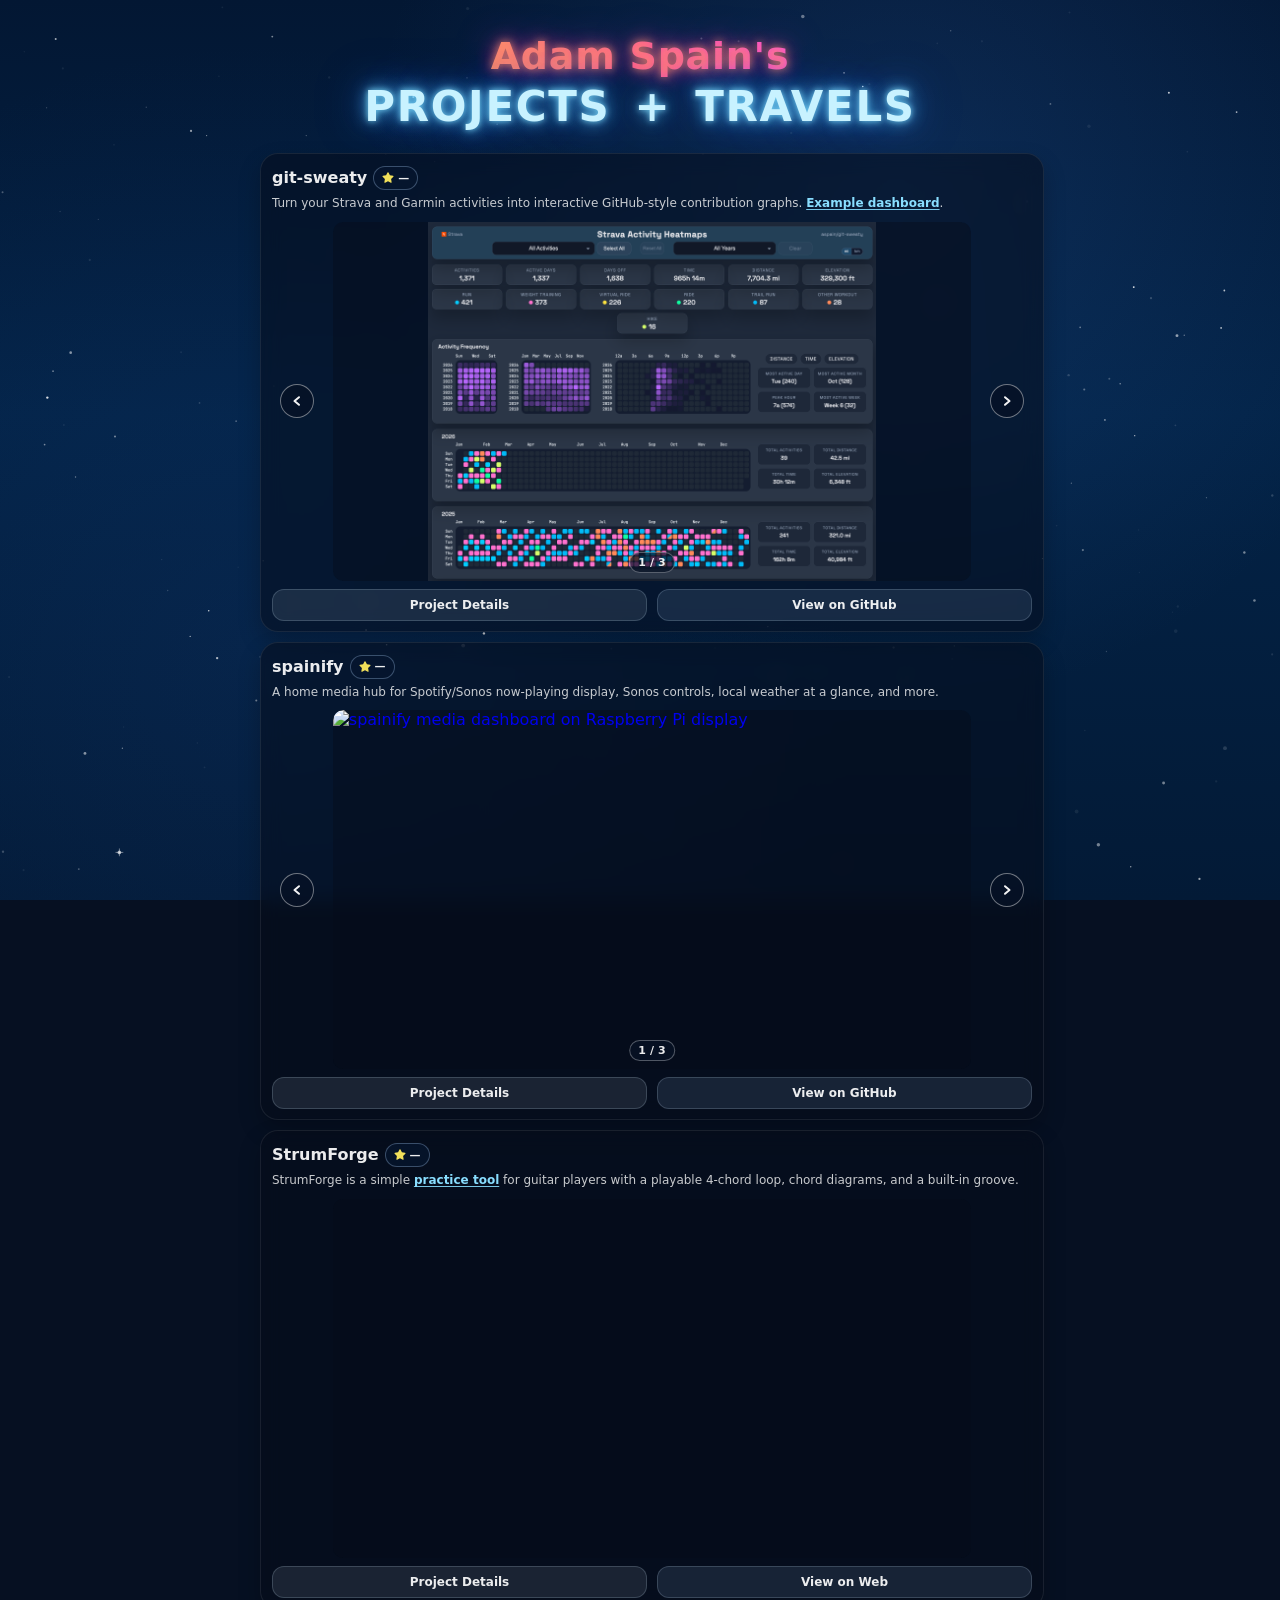
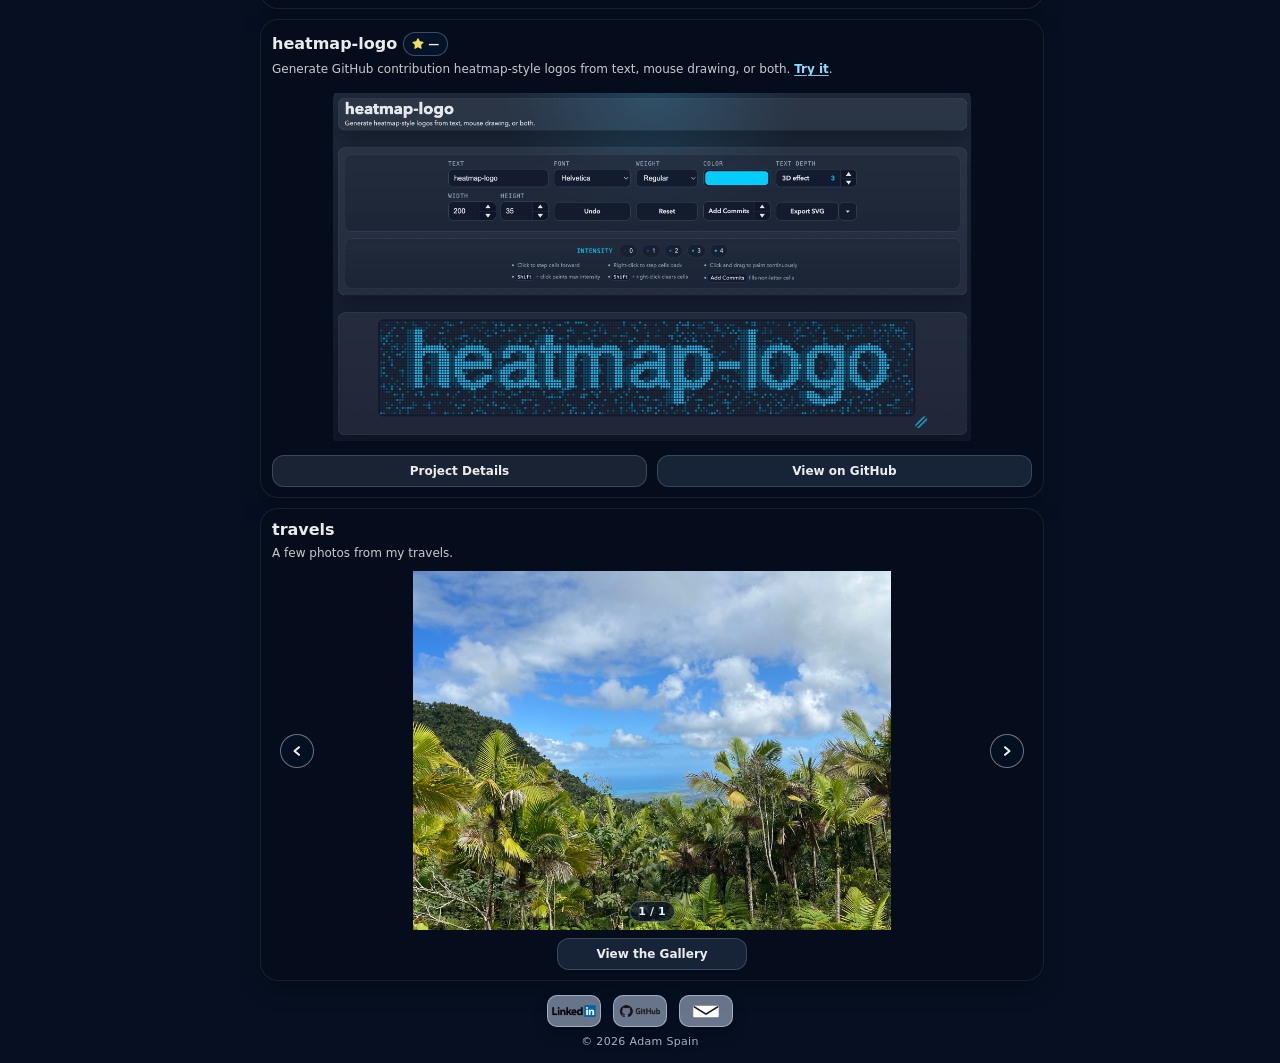
==== public/index.html @ afe02e4e "Update StrumForge card preview image" ====
<!doctype html>
<html lang="en">
<head>
  <meta charset="utf-8" />
  <meta name="viewport" content="width=device-width,initial-scale=1" />
  <title>Adam Spain | Projects and Travels</title>
  <meta name="description" content="Explore software projects and travel photo stories by Adam Spain, including git-sweaty, spainify, heatmap-logo, StrumForge, and a map-synced travels gallery." />
  <meta name="robots" content="index,follow,max-image-preview:large" />
  <meta name="theme-color" content="#031733" />
  <meta property="og:type" content="website" />
  <meta property="og:site_name" content="Adam Spain" />
  <meta property="og:url" content="https://adamspain.com/" />
  <meta property="og:title" content="Adam Spain | Projects and Travels" />
  <meta property="og:description" content="Explore software projects and map-synced travel photo stories by Adam Spain." />
  <meta property="og:image" content="https://adamspain.com/images/travels/puerto-rico-2023/palm-canopy-overlook.jpg" />
  <meta property="og:image:alt" content="Palm canopy and ocean view in Puerto Rico" />
  <meta name="twitter:card" content="summary_large_image" />
  <meta name="twitter:title" content="Adam Spain | Projects and Travels" />
  <meta name="twitter:description" content="Explore software projects and map-synced travel photo stories by Adam Spain." />
  <meta name="twitter:image" content="https://adamspain.com/images/travels/puerto-rico-2023/palm-canopy-overlook.jpg" />
  <link rel="canonical" href="https://adamspain.com/" />
  <link rel="icon" href="/favicon.ico" sizes="any" />
  <link rel="icon" type="image/png" sizes="48x48" href="/icons/favicon-48x48.png" />
  <link rel="icon" type="image/png" sizes="32x32" href="/icons/favicon-32x32.png" />
  <link rel="icon" type="image/png" sizes="16x16" href="/icons/favicon-16x16.png" />
  <link rel="apple-touch-icon" sizes="180x180" href="/icons/apple-touch-icon.png" />
  <link rel="manifest" href="/site.webmanifest" />
  <link rel="stylesheet" href="styles.css?v=20260312-14" />
  <script type="application/ld+json">
    {
      "@context": "https://schema.org",
      "@graph": [
        {
          "@type": "Person",
          "@id": "https://adamspain.com/#adam-spain",
          "name": "Adam Spain",
          "url": "https://adamspain.com/",
          "sameAs": [
            "https://github.com/aspain/",
            "https://www.linkedin.com/in/adamrspain/"
          ]
        },
        {
          "@type": "ItemList",
          "@id": "https://adamspain.com/#featured-work",
          "name": "Featured work by Adam Spain",
          "itemListElement": [
            {
              "@type": "ListItem",
              "position": 1,
              "url": "https://adamspain.com/projects/git-sweaty/",
              "name": "git-sweaty"
            },
            {
              "@type": "ListItem",
              "position": 2,
              "url": "https://adamspain.com/projects/spainify/",
              "name": "spainify"
            },
            {
              "@type": "ListItem",
              "position": 3,
              "url": "https://adamspain.com/projects/strumforge/",
              "name": "StrumForge"
            },
            {
              "@type": "ListItem",
              "position": 4,
              "url": "https://adamspain.com/projects/heatmap-logo/",
              "name": "heatmap-logo"
            },
            {
              "@type": "ListItem",
              "position": 5,
              "url": "https://adamspain.com/travels/",
              "name": "travels"
            }
          ]
        }
      ]
    }
  </script>
</head>
<body>
  <div class="bg" aria-hidden="true"></div>
  <canvas id="sky" aria-hidden="true"></canvas>

  <div id="moon" aria-hidden="true">
    <div class="moon-face">
      <span class="track-eye moon-eye moon-eye-left"><span class="track-pupil moon-pupil"></span></span>
      <span class="track-eye moon-eye moon-eye-right"><span class="track-pupil moon-pupil"></span></span>
    </div>
  </div>

  <main class="content" aria-label="Portfolio">
    <div class="header-stack">
      <h1 class="name-sign">Adam Spain&apos;s</h1>
      <h2 class="projects-sign">
        <a class="projects-sign-link" href="/projects/">Projects</a>
        <span class="projects-sign-divider" aria-hidden="true">+</span>
        <a class="projects-sign-link" href="/travels/">Travels</a>
      </h2>
    </div>
    <section class="cards" aria-label="Featured work">
      <article class="card">
        <h2 class="project-heading">
          <a class="title-link" href="/projects/git-sweaty/">git-sweaty</a>
          <a
            class="repo-stars"
            href="https://github.com/aspain/git-sweaty"
            target="_blank"
            rel="noopener noreferrer"
            data-repo="aspain/git-sweaty"
            aria-label="Open git-sweaty repository on GitHub"
          >
            <svg class="repo-star-icon" viewBox="0 0 16 16" aria-hidden="true" focusable="false">
              <path d="M8 .25a.75.75 0 0 1 .673.418l1.882 3.815 4.21.612a.75.75 0 0 1 .416 1.28l-3.046 2.97.719 4.192a.75.75 0 0 1-1.088.79L8 12.347l-3.766 1.98a.75.75 0 0 1-1.088-.79l.72-4.192L.819 6.375a.75.75 0 0 1 .416-1.28l4.21-.612L7.327.668A.75.75 0 0 1 8 .25Z"/>
            </svg>
            <span class="repo-star-count" data-star-count aria-label="Repository star count">—</span>
          </a>
        </h2>
        <p>
          Turn your Strava and Garmin activities into interactive GitHub-style contribution graphs.
          <a href="https://adamspain.com/git-sweaty/" target="_blank" rel="noopener noreferrer">Example dashboard</a>.
        </p>
        <div
          class="carousel"
          data-carousel
          data-images="images/git-sweaty-overview.png|images/git-sweaty-tooltip2.png|images/git-sweaty-metrics.png"
        >
          <button class="carousel-btn carousel-prev" type="button" aria-label="Previous image">‹</button>
          <a class="thumb-link carousel-link" href="images/git-sweaty-overview.png">
            <img
              class="card-thumb carousel-image"
              src="images/git-sweaty-overview.png"
              alt="git-sweaty dashboard overview with contribution heatmap"
              loading="lazy"
              decoding="async"
            />
          </a>
          <button class="carousel-btn carousel-next" type="button" aria-label="Next image">›</button>
          <span class="carousel-indicator" aria-live="polite">1 / 3</span>
        </div>
        <div class="card-actions">
          <a class="btn" href="/projects/git-sweaty/">Project Details</a>
          <a class="btn btn-secondary" href="https://github.com/aspain/git-sweaty" target="_blank" rel="noopener noreferrer">View on GitHub</a>
        </div>
      </article>

      <article class="card">
        <h2 class="project-heading">
          <a class="title-link" href="/projects/spainify/">spainify</a>
          <a
            class="repo-stars"
            href="https://github.com/aspain/spainify"
            target="_blank"
            rel="noopener noreferrer"
            data-repo="aspain/spainify"
            aria-label="Open spainify repository on GitHub"
          >
            <svg class="repo-star-icon" viewBox="0 0 16 16" aria-hidden="true" focusable="false">
              <path d="M8 .25a.75.75 0 0 1 .673.418l1.882 3.815 4.21.612a.75.75 0 0 1 .416 1.28l-3.046 2.97.719 4.192a.75.75 0 0 1-1.088.79L8 12.347l-3.766 1.98a.75.75 0 0 1-1.088-.79l.72-4.192L.819 6.375a.75.75 0 0 1 .416-1.28l4.21-.612L7.327.668A.75.75 0 0 1 8 .25Z"/>
            </svg>
            <span class="repo-star-count" data-star-count aria-label="Repository star count">—</span>
          </a>
        </h2>
        <p>A home media hub for Spotify/Sonos now-playing display, Sonos controls, local weather at a glance, and more.</p>
        <div
          class="carousel"
          data-carousel
          data-images="images/spainify-main-view.jpeg|images/spainify-now-playing.jpeg|images/spainify-weather-dashboard.jpeg"
          data-positions="center center|center top|center top"
        >
          <button class="carousel-btn carousel-prev" type="button" aria-label="Previous image">‹</button>
          <a class="thumb-link carousel-link" href="images/spainify-main-view.jpeg">
            <img
              class="card-thumb carousel-image"
              src="images/spainify-main-view.jpeg"
              alt="spainify media dashboard on Raspberry Pi display"
              loading="lazy"
              decoding="async"
            />
          </a>
          <button class="carousel-btn carousel-next" type="button" aria-label="Next image">›</button>
          <span class="carousel-indicator" aria-live="polite">1 / 3</span>
        </div>
        <div class="card-actions">
          <a class="btn" href="/projects/spainify/">Project Details</a>
          <a class="btn btn-secondary" href="https://github.com/aspain/spainify" target="_blank" rel="noopener noreferrer">View on GitHub</a>
        </div>
      </article>

      <article class="card">
        <h2 class="project-heading">
          <a class="title-link" href="/projects/strumforge/">StrumForge</a>
          <span
            class="repo-stars"
            data-repo="aspain/strumforge"
            aria-label="StrumForge repository star count"
          >
            <svg class="repo-star-icon" viewBox="0 0 16 16" aria-hidden="true" focusable="false">
              <path d="M8 .25a.75.75 0 0 1 .673.418l1.882 3.815 4.21.612a.75.75 0 0 1 .416 1.28l-3.046 2.97.719 4.192a.75.75 0 0 1-1.088.79L8 12.347l-3.766 1.98a.75.75 0 0 1-1.088-.79l.72-4.192L.819 6.375a.75.75 0 0 1 .416-1.28l4.21-.612L7.327.668A.75.75 0 0 1 8 .25Z"/>
            </svg>
            <span class="repo-star-count" data-star-count aria-label="Repository star count">—</span>
          </span>
        </h2>
        <p>StrumForge is a simple <a href="/strumforge/">practice tool</a> for guitar players with a playable 4-chord loop, chord diagrams, and a built-in groove.</p>
        <div class="carousel">
          <a class="thumb-link carousel-link" href="images/strumforge-ipad-main-landscape.png?v=20260320-1">
            <img
              class="card-thumb carousel-image"
              src="images/strumforge-ipad-main-landscape.png?v=20260320-1"
              alt="StrumForge iPad app showing a guitar chord progression with chord diagrams and practice controls"
              loading="lazy"
              decoding="async"
            />
          </a>
        </div>
        <div class="card-actions">
          <a class="btn" href="/projects/strumforge/">Project Details</a>
          <a class="btn btn-secondary" href="https://adamspain.com/strumforge/" target="_blank" rel="noopener noreferrer">View on Web</a>
        </div>
      </article>

      <article class="card">
        <h2 class="project-heading">
          <a class="title-link" href="/projects/heatmap-logo/">heatmap-logo</a>
          <a
            class="repo-stars"
            href="https://github.com/aspain/heatmap-logo"
            target="_blank"
            rel="noopener noreferrer"
            data-repo="aspain/heatmap-logo"
            aria-label="Open heatmap-logo repository on GitHub"
          >
            <svg class="repo-star-icon" viewBox="0 0 16 16" aria-hidden="true" focusable="false">
              <path d="M8 .25a.75.75 0 0 1 .673.418l1.882 3.815 4.21.612a.75.75 0 0 1 .416 1.28l-3.046 2.97.719 4.192a.75.75 0 0 1-1.088.79L8 12.347l-3.766 1.98a.75.75 0 0 1-1.088-.79l.72-4.192L.819 6.375a.75.75 0 0 1 .416-1.28l4.21-.612L7.327.668A.75.75 0 0 1 8 .25Z"/>
            </svg>
            <span class="repo-star-count" data-star-count aria-label="Repository star count">—</span>
          </a>
        </h2>
        <p>
          Generate GitHub contribution heatmap-style logos from text, mouse drawing, or both.
          <a href="https://adamspain.com/heatmap-logo/" target="_blank" rel="noopener noreferrer">Try it</a>.
        </p>
        <div class="carousel">
          <a class="thumb-link carousel-link" href="images/heatmap-logo-preview.png">
            <img
              class="card-thumb carousel-image"
              src="images/heatmap-logo-preview.png"
              alt="heatmap-logo editor with text controls and heatmap logo preview"
              loading="lazy"
              decoding="async"
            />
          </a>
        </div>
        <div class="card-actions">
          <a class="btn" href="/projects/heatmap-logo/">Project Details</a>
          <a class="btn btn-secondary" href="https://github.com/aspain/heatmap-logo" target="_blank" rel="noopener noreferrer">View on GitHub</a>
        </div>
      </article>

      <article class="card">
        <h2 class="project-heading">
          <a class="title-link" href="/travels/">travels</a>
        </h2>
        <p>
          A few photos from my travels.
        </p>
        <div
          class="carousel"
          data-carousel
          data-carousel-source="travels"
        >
          <button class="carousel-btn carousel-prev" type="button" aria-label="Previous travel photo">‹</button>
          <a class="thumb-link carousel-link" href="images/travels/puerto-rico-2023/palm-canopy-overlook.jpg" aria-label="Open travel photo lightbox">
            <img
              class="card-thumb carousel-image"
              src="images/travels/puerto-rico-2023/palm-canopy-overlook.jpg"
              alt="Palm canopy and ocean view in Puerto Rico"
              loading="lazy"
              decoding="async"
            />
          </a>
          <button class="carousel-btn carousel-next" type="button" aria-label="Next travel photo">›</button>
          <span class="carousel-indicator" aria-live="polite">1 / 1</span>
        </div>
        <div class="card-actions card-actions-centered">
          <a class="btn btn-secondary" href="/travels/#trip-stage">View the Gallery</a>
        </div>
      </article>
    </section>
  </main>

  <footer class="site-footer-rail" aria-label="Site links and copyright">
    <div class="corner-links" aria-label="Profile and contact links">
      <a
        class="corner-link corner-linkedin"
        href="https://www.linkedin.com/in/adamrspain/"
        target="_blank"
        rel="noreferrer"
        aria-label="Open LinkedIn profile"
      >
        <img src="images/linkedin-logo.png" alt="LinkedIn" />
      </a>
      <a
        class="corner-link corner-github"
        href="https://github.com/aspain/"
        target="_blank"
        rel="noreferrer"
        aria-label="Open GitHub profile"
      >
        <img src="images/github-logo.png" alt="GitHub" />
      </a>
      <a
        class="corner-link corner-email"
        href="mailto:adam.r.spain@gmail.com"
        aria-label="Send email to adam.r.spain@gmail.com"
      >
        <img src="images/email-icon.svg" alt="Email" />
      </a>
    </div>
    <div class="site-copyright" aria-label="Copyright notice">
      &copy; <span id="copyright-year"></span> Adam Spain
    </div>
  </footer>

  <div class="lightbox" id="lightbox" role="dialog" aria-modal="true" aria-label="Image preview" aria-hidden="true" tabindex="-1">
    <button class="lightbox-close" type="button" aria-label="Close image preview">Close</button>
    <button class="lightbox-nav lightbox-prev" type="button" aria-label="Previous lightbox image">‹</button>
    <img class="lightbox-image" src="" alt="" />
    <button class="lightbox-nav lightbox-next" type="button" aria-label="Next lightbox image">›</button>
    <span class="lightbox-indicator" aria-live="polite"></span>
  </div>

  <script src="lightbox.js?v=20260306-1"></script>
  <script src="script.js?v=20260306-8"></script>
</body>
</html>
---- public/styles.css ----
html, body { height: 100%; }
:root{
  --moon-top: clamp(16px, 3vw, 44px);
  --moon-size: clamp(96px, 11vw, 160px);
  --name-sign-size: clamp(24px, 3.3vw, 38px);
  --projects-sign-size: clamp(26px, 3.8vw, 42px);
  --desktop-content-max: clamp(980px, 92vw, 1380px);
  --header-stack-height: calc(var(--name-sign-size) + var(--projects-sign-size) + 16px);
  --header-cards-gap: clamp(6px, 0.7vw, 10px);
  --stack-side-pad: clamp(22px, 4.5vw, 56px);
  --footer-link-gap: clamp(8px, 1vw, 12px);
}

body {
  margin: 0;
  min-height: 100svh;
  display: flex;
  flex-direction: column;
  overflow-x: hidden;
  overflow-y: auto;
  background: #061022;
  color: rgba(255,255,255,0.92);
  font-family: system-ui, -apple-system, Segoe UI, Roboto, Helvetica, Arial, sans-serif;
}

body.lightbox-open{
  overflow: hidden;
}

/* Background art */
.bg{
  position: fixed;
  inset: 0;
  z-index: 0;
  background:
    radial-gradient(circle at 70% 20%, rgba(44, 100, 180, 0.22) 0%, rgba(44, 100, 180, 0) 46%),
    radial-gradient(circle at 20% 72%, rgba(24, 64, 130, 0.18) 0%, rgba(24, 64, 130, 0) 50%),
    linear-gradient(180deg, #031733 0%, #032347 46%, #031a36 100%);
  border-radius: 0;
}

/* Star layers */
#sky{
  position: fixed;
  inset: 0;
  width: 100%;
  height: 100%;
  z-index: 1;
  pointer-events: none;
}

/* Moon (kept as DOM so it stays crisp and eyes track reliably) */
#moon{
  position: fixed;
  left: clamp(18px, 3.2vw, 52px);
  top: var(--moon-top);
  width: var(--moon-size);
  height: var(--moon-size);
  border-radius: 50%;
  pointer-events: none;
  z-index: 3;

  filter: drop-shadow(0 10px 24px rgba(0,0,0,0.35));
  box-shadow:
    0 0 26px rgba(177,205,255,0.20),
    0 0 64px rgba(128,174,245,0.12);

  animation: moonPulse 9s ease-in-out infinite;

  background:
    radial-gradient(circle at 28% 26%, rgba(255,255,255,0.94) 0%, rgba(236,244,255,0.90) 36%, rgba(198,212,238,0.84) 62%, rgba(198,212,238,0.12) 80%, rgba(198,212,238,0) 100%),
    radial-gradient(circle at 70% 70%, rgba(112,156,220,0.18) 0%, rgba(112,156,220,0) 60%),
    radial-gradient(circle at 40% 55%, rgba(20,35,60,0.12) 0%, rgba(20,35,60,0) 55%);
}

#moon::before{
  content: "";
  position: absolute;
  inset: 10%;
  border-radius: 50%;
  opacity: 0.22;
  background:
    radial-gradient(circle at 22% 30%, rgba(120,140,170,0.55) 0 18%, rgba(120,140,170,0) 20%),
    radial-gradient(circle at 62% 28%, rgba(120,140,170,0.48) 0 14%, rgba(120,140,170,0) 16%),
    radial-gradient(circle at 46% 62%, rgba(120,140,170,0.45) 0 16%, rgba(120,140,170,0) 18%),
    radial-gradient(circle at 72% 58%, rgba(120,140,170,0.40) 0 12%, rgba(120,140,170,0) 14%),
    radial-gradient(circle at 30% 74%, rgba(120,140,170,0.38) 0 10%, rgba(120,140,170,0) 12%);
  filter: blur(0.2px);
}

.moon-face{ position: absolute; inset: 0; z-index: 1; }

.track-eye.moon-eye{
  position: absolute;
  top: 50%;
  width: 22%;
  height: 22%;
  border-radius: 50%;
  transform: translateY(-50%);
  background: radial-gradient(circle at 38% 38%, rgba(12,22,40,0.66), rgba(10,18,34,0.92));
  box-shadow: inset 0 0 6px rgba(212,229,255,0.12), 0 0 10px rgba(0,0,0,0.25);
}
.moon-eye-left{ left: 30%; }
.moon-eye-right{ right: 30%; }

.moon-pupil{
  position: absolute;
  top: 50%;
  left: 50%;
  width: 46%;
  height: 46%;
  border-radius: 50%;
  background: radial-gradient(circle at 42% 40%, #bfe2ff 0 22%, #11243b 26% 100%);
  transform: translate(-50%, -50%);
  transition: transform 40ms linear;
}

/* Content */
.content{
  position: relative;
  z-index: 2;
  flex: 1 1 auto;
  width: 100%;
  box-sizing: border-box;
  min-height: 0;
  display: flex;
  flex-direction: column;
  align-items: center;
  gap: var(--header-cards-gap);
  padding: var(--stack-side-pad);
  padding-top: calc(var(--moon-top) + var(--moon-size) - var(--name-sign-size) - 22px);
  padding-bottom: clamp(6px, 1vw, 12px);
  max-width: var(--desktop-content-max);
  margin: 0 auto;
}

.cards{
  width: 100%;
  margin-left: auto;
  margin-right: auto;
}

.header-stack{
  width: 100%;
  display: flex;
  flex-direction: column;
  align-items: center;
}

@media (min-width: 981px){
  .header-stack{
    margin-top: 0;
    transform: translateY(calc((var(--name-sign-size) - var(--projects-sign-size) + 28px - var(--moon-size)) / 2));
  }
}

.projects-sign{
  display: block;
  width: max-content;
  max-width: 100%;
  margin: 0 0 2px;
  text-align: center;
  font-size: var(--projects-sign-size);
  letter-spacing: 0.04em;
  font-weight: 800;
  white-space: nowrap;
  color: #c8f2ff;
  text-transform: uppercase;
  text-shadow:
    0 0 6px rgba(132, 224, 255, 0.85),
    0 0 16px rgba(88, 198, 255, 0.82),
    0 0 34px rgba(48, 148, 255, 0.68),
    0 0 56px rgba(24, 86, 212, 0.42);
}

.projects-sign-link{
  color: inherit;
  text-decoration: none;
}

.projects-sign-link:visited{
  color: inherit;
}

.projects-sign-divider{
  display: inline-block;
  padding: 0 0.18em;
}

.name-sign{
  display: block;
  width: max-content;
  max-width: 100%;
  margin: 0 0 4px;
  text-align: center;
  font-size: var(--name-sign-size);
  font-weight: 800;
  letter-spacing: 0.02em;
  white-space: nowrap;
  background: linear-gradient(90deg, #ff9f5a 0%, #ff5e8f 48%, #ff53e6 100%);
  color: transparent;
  -webkit-background-clip: text;
  background-clip: text;
  text-shadow:
    0 0 8px rgba(255, 145, 102, 0.78),
    0 0 18px rgba(255, 94, 143, 0.72),
    0 0 36px rgba(202, 51, 255, 0.52);
}

.corner-links{
  position: relative;
  width: 100%;
  z-index: 2;
  display: flex;
  justify-content: center;
  align-items: center;
  gap: var(--footer-link-gap);
  margin: 0;
  padding: 0;
}

.site-footer-rail{
  position: relative;
  z-index: 2;
  width: 100%;
  display: flex;
  flex-direction: column;
  align-items: center;
  gap: 8px;
  margin-top: auto;
  padding: 10px 0 calc(14px + env(safe-area-inset-bottom));
}

.corner-link{
  width: 54px;
  height: 32px;
  box-sizing: border-box;
  display: flex;
  justify-content: center;
  align-items: center;
  padding: 0;
  border-radius: 10px;
  background: rgba(166, 180, 202, 0.62);
  border: 1px solid rgba(210, 223, 243, 0.54);
  box-shadow: 0 8px 14px rgba(0,0,0,0.25);
  text-decoration: none;
}

.corner-link img{
  width: auto;
  max-width: 84%;
  max-height: 84%;
  height: auto;
  display: block;
  opacity: 1;
  object-fit: contain;
}

.corner-linkedin img{
  filter: contrast(1.12) saturate(1.06);
}

.cards{
  display: flex;
  flex-wrap: wrap;
  justify-content: center;
  align-items: stretch;
  gap: clamp(14px, 1.6vw, 24px);
}

.card{
  flex: 0 1 clamp(300px, 24vw, 330px);
  max-width: 330px;
  border-radius: 18px;
  padding: 14px 16px 14px;
  background: rgba(6, 12, 26, 0.52);
  border: 1px solid rgba(255,255,255,0.08);
  backdrop-filter: blur(10px);
  -webkit-backdrop-filter: blur(10px);
  box-shadow: 0 10px 22px rgba(0,0,0,0.22);
  display: flex;
  flex-direction: column;
  min-height: 172px;
}

.thumb-link{
  display: block;
  margin: 12px 0 0;
  border-radius: 10px;
  text-decoration: none;
}

.card-media-link{
  display: block;
  margin: 12px 0 0;
  border-radius: 10px;
  text-decoration: none;
}

.carousel{
  position: relative;
  margin: auto 0 0;
}

.carousel .thumb-link{
  margin: 0 auto;
}

.carousel-link{
  position: relative;
  overflow: hidden;
}

.carousel-btn{
  position: absolute;
  top: 50%;
  transform: translateY(-50%);
  z-index: 2;
  width: 34px;
  height: 34px;
  border: 1px solid rgba(255,255,255,0.42);
  border-radius: 999px;
  background: rgba(7, 18, 38, 0.76);
  color: rgba(255,255,255,0.95);
  display: inline-flex;
  align-items: center;
  justify-content: center;
  font-size: 0;
  line-height: 1;
  padding: 0;
  cursor: pointer;
}

.carousel-btn::before{
  content: "";
  position: absolute;
  top: 50%;
  left: 50%;
  width: 12px;
  height: 12px;
  display: block;
  background-color: currentColor;
  -webkit-mask-image: url("data:image/svg+xml,%3Csvg xmlns='http://www.w3.org/2000/svg' viewBox='0 0 12 12'%3E%3Cpath d='M4 2.25L8.5 6L4 9.75' fill='none' stroke='black' stroke-linecap='round' stroke-linejoin='round' stroke-width='2'/%3E%3C/svg%3E");
  -webkit-mask-repeat: no-repeat;
  -webkit-mask-position: center;
  -webkit-mask-size: 100% 100%;
  mask-image: url("data:image/svg+xml,%3Csvg xmlns='http://www.w3.org/2000/svg' viewBox='0 0 12 12'%3E%3Cpath d='M4 2.25L8.5 6L4 9.75' fill='none' stroke='black' stroke-linecap='round' stroke-linejoin='round' stroke-width='2'/%3E%3C/svg%3E");
  mask-repeat: no-repeat;
  mask-position: center;
  mask-size: 100% 100%;
}

.carousel-prev{
  left: 8px;
}

.carousel-prev::before{
  transform: translate(-50%, -50%) scaleX(-1);
}

.carousel-next{
  right: 8px;
}

.carousel-next::before{
  transform: translate(-50%, -50%);
}

.carousel-indicator{
  position: absolute;
  left: 50%;
  bottom: 8px;
  transform: translateX(-50%);
  z-index: 2;
  padding: 3px 8px;
  border-radius: 999px;
  border: 1px solid rgba(255,255,255,0.3);
  background: rgba(7, 18, 38, 0.72);
  color: rgba(255,255,255,0.92);
  font-size: 11px;
  font-weight: 600;
  letter-spacing: 0.01em;
}

.card-thumb{
  width: 100%;
  height: auto;
  aspect-ratio: 16 / 9;
  display: block;
  border-radius: 10px;
  margin: 0;
  object-fit: contain;
  object-position: center center;
  background: rgba(5, 12, 24, 0.42);
  border: 0;
  box-shadow: 0 6px 14px rgba(0,0,0,0.24);
}

.carousel-link,
.carousel-image{
  touch-action: pan-y;
}

.carousel-peek-image{
  position: absolute;
  inset: 0;
  pointer-events: none;
  background: transparent;
  border: 0;
  box-shadow: none;
  opacity: 0;
}

.carousel-peek-image[hidden]{
  display: none !important;
}

@media (hover: hover){
  .carousel-btn:hover{
    background: rgba(18, 36, 70, 0.88);
  }
}

.card h2{
  margin: 0 0 8px;
  font-size: 18px;
}

.project-heading{
  display: flex;
  align-items: baseline;
  gap: 8px;
}

.title-link{
  color: inherit;
  text-decoration: none;
}

.title-link:visited{
  color: inherit;
}

.repo-stars{
  display: inline-flex;
  align-items: center;
  gap: 0.333em;
  flex-shrink: 0;
  font-size: 12px;
  padding: 0.5em 0.833em;
  border: 1px solid rgba(180, 215, 255, 0.3);
  background: rgba(8, 23, 48, 0.72);
  border-radius: 999px;
  color: rgba(255,255,255,0.93);
  text-decoration: none;
  line-height: 1;
  white-space: nowrap;
  transform: translateY(1px);
}

.repo-stars:focus-visible{
  outline: 2px solid rgba(173, 230, 255, 0.72);
  outline-offset: 2px;
}

.repo-star-icon{
  width: 1em;
  height: 1em;
  fill: #f1e05a;
}

.repo-star-count{
  font-size: 1em;
  font-weight: 700;
  letter-spacing: 0.01em;
}

.card p{
  margin: 0 0 10px;
  color: rgba(255,255,255,0.78);
  line-height: 1.35;
  font-size: 14px;
  min-height: calc(1.35em * 2);
  overflow-wrap: anywhere;
  word-break: break-word;
}

.card p a{
  color: #89deff;
  font-weight: 600;
  text-decoration-color: rgba(137, 222, 255, 0.88);
  text-underline-offset: 2px;
}

.card p a:visited{
  color: #9be6ff;
}

.card p + .carousel,
.card p + .card-media-link{
  margin-top: auto;
}

/* Hide top-right card labels/badges if present in future card content. */
.pill,
.card-label{ display: none !important; }

.card-actions{
  display: flex;
  gap: 10px;
  margin-top: 0;
  padding-top: 14px;
}

.card-actions-centered{
  justify-content: center;
}

.card-actions-centered .btn{
  flex: 0 0 auto;
  min-width: 168px;
}

.card-media-link .card-thumb{
  transition: transform 180ms ease;
}

.btn{
  display: inline-flex;
  align-items: center;
  justify-content: center;
  flex: 1 1 0;
  width: auto;
  text-decoration: none;
  white-space: nowrap;
  padding: 10px 12px;
  border-radius: 12px;
  background: rgba(210, 235, 255, 0.10);
  border: 1px solid rgba(210, 235, 255, 0.18);
  color: rgba(255,255,255,0.92);
  font-weight: 600;
  font-size: 13px;
}
.btn:hover{ background: rgba(210, 235, 255, 0.14); }

.btn-secondary{
  background: rgba(119, 152, 194, 0.16);
}

.lightbox{
  position: fixed;
  inset: 0;
  z-index: 25;
  display: none;
  place-items: center;
  padding: clamp(18px, 4vw, 46px);
  background: rgba(3, 8, 18, 0.82);
  backdrop-filter: blur(5px);
  -webkit-backdrop-filter: blur(5px);
}

.lightbox.is-open{
  display: grid;
}

.site-copyright{
  position: relative;
  z-index: 2;
  margin: 0;
  padding: 0 12px;
  text-align: center;
  font-size: 11px;
  line-height: 1.2;
  color: rgba(220, 235, 255, 0.74);
  letter-spacing: 0.03em;
  text-shadow: 0 0 8px rgba(0, 0, 0, 0.45);
  pointer-events: none;
  user-select: none;
  white-space: normal;
}

.lightbox-image{
  max-width: min(1200px, 92vw);
  max-height: 88vh;
  width: auto;
  height: auto;
  display: block;
  border-radius: 12px;
  border: 0;
  box-shadow: 0 20px 48px rgba(0,0,0,0.52);
  cursor: pointer;
  touch-action: pinch-zoom;
  grid-area: 1 / 1;
  user-select: none;
  -webkit-user-select: none;
  -webkit-user-drag: none;
}

.lightbox-peek-image{
  pointer-events: none;
  background: transparent;
  border: 0;
  box-shadow: none;
  opacity: 0;
}

.lightbox.is-zoomed .lightbox-image{
  cursor: pointer;
}

.lightbox-peek-image[hidden]{
  display: none !important;
}

.lightbox-close{
  position: absolute;
  top: clamp(12px, 2vw, 20px);
  right: clamp(12px, 2vw, 20px);
  border: 1px solid rgba(255,255,255,0.28);
  background: rgba(8, 16, 32, 0.72);
  color: rgba(255,255,255,0.92);
  border-radius: 999px;
  padding: 8px 14px;
  font-size: 13px;
  font-weight: 600;
  cursor: pointer;
}

.lightbox-nav{
  position: absolute;
  top: 50%;
  transform: translateY(-50%);
  z-index: 2;
  width: 44px;
  height: 44px;
  border: 1px solid rgba(255,255,255,0.42);
  border-radius: 999px;
  background: rgba(8, 16, 32, 0.76);
  color: rgba(255,255,255,0.96);
  display: inline-flex;
  align-items: center;
  justify-content: center;
  font-size: 0;
  line-height: 1;
  padding: 0;
  cursor: pointer;
}

.lightbox-nav::before{
  content: "";
  position: absolute;
  top: 50%;
  left: 50%;
  width: 14px;
  height: 14px;
  display: block;
  background-color: currentColor;
  -webkit-mask-image: url("data:image/svg+xml,%3Csvg xmlns='http://www.w3.org/2000/svg' viewBox='0 0 12 12'%3E%3Cpath d='M4 2.25L8.5 6L4 9.75' fill='none' stroke='black' stroke-linecap='round' stroke-linejoin='round' stroke-width='2'/%3E%3C/svg%3E");
  -webkit-mask-repeat: no-repeat;
  -webkit-mask-position: center;
  -webkit-mask-size: 100% 100%;
  mask-image: url("data:image/svg+xml,%3Csvg xmlns='http://www.w3.org/2000/svg' viewBox='0 0 12 12'%3E%3Cpath d='M4 2.25L8.5 6L4 9.75' fill='none' stroke='black' stroke-linecap='round' stroke-linejoin='round' stroke-width='2'/%3E%3C/svg%3E");
  mask-repeat: no-repeat;
  mask-position: center;
  mask-size: 100% 100%;
}

.lightbox-prev{
  left: clamp(10px, 1.9vw, 24px);
}

.lightbox-prev::before{
  transform: translate(-50%, -50%) scaleX(-1);
}

.lightbox-next{
  right: clamp(10px, 1.9vw, 24px);
}

.lightbox-next::before{
  transform: translate(-50%, -50%);
}

.lightbox-indicator{
  position: absolute;
  left: 50%;
  bottom: clamp(10px, 2.2vw, 20px);
  transform: translateX(-50%);
  z-index: 2;
  padding: 4px 10px;
  border-radius: 999px;
  border: 1px solid rgba(255,255,255,0.3);
  background: rgba(8, 16, 32, 0.72);
  color: rgba(255,255,255,0.94);
  font-size: 12px;
  font-weight: 600;
  letter-spacing: 0.01em;
}

@media (hover: hover){
  .lightbox-close:hover{
    background: rgba(16, 30, 58, 0.84);
  }

  .lightbox-nav:hover{
    background: rgba(16, 30, 58, 0.84);
  }

  .repo-stars:hover{
    background: rgba(210, 235, 255, 0.16);
  }

  .card p a:hover{
    color: #c5f2ff;
  }

  .card-media-link:hover .card-thumb{
    transform: scale(1.015);
  }
}

@media (min-width: 1281px){
  .content{
    padding-top: calc(var(--moon-top) + var(--moon-size) - var(--name-sign-size) - 60px);
    padding-bottom: 4px;
  }

  .cards{
    display: grid;
    grid-template-columns: repeat(5, minmax(0, 1fr));
    justify-content: stretch;
    align-items: stretch;
    gap: clamp(10px, 1vw, 16px);
  }

  .card{
    flex: none;
    max-width: none;
    min-height: 0;
    padding: 12px 12px 12px;
  }

  .card h2{
    margin: 0 0 6px;
    font-size: clamp(15px, 1.15vw, 17px);
    min-height: calc(1.2em + 4px);
  }

  .project-heading{
    gap: 6px;
    flex-wrap: wrap;
  }

  .repo-stars{
    font-size: 11px;
    padding: 0.42em 0.7em;
  }

  .card p{
    margin: 0 0 8px;
    min-height: calc(1.28em * 4);
    font-size: clamp(12px, 0.84vw, 13px);
    line-height: 1.28;
  }

  .carousel{
    margin: 8px 0 0;
  }

  .card p + .carousel,
  .card p + .card-media-link{
    margin-top: 8px;
  }

  .card-actions{
    margin-top: auto;
    gap: 8px;
    padding-top: 10px;
  }

  .btn{
    padding: 8px 8px;
    font-size: 10px;
  }
}

/* Tablet and down: stacked cards with wider card width than mobile. */
@media (max-width: 1280px){
  :root{
    --stack-side-pad: clamp(14px, 2.6vw, 24px);
    --stack-width: min(calc(100% - (var(--stack-side-pad) * 2)), 760px);
    --header-cards-gap: clamp(14px, 1.8vw, 20px);
  }

  .content{
    flex: 1 0 auto;
    min-height: 0;
    padding-top: clamp(24px, 3.2vw, 34px);
    padding-bottom: 4px;
    gap: var(--header-cards-gap);
  }

  #moon{
    display: none;
  }

  .name-sign,
  .projects-sign{
    width: max-content;
    max-width: none;
  }

  .cards{
    width: var(--stack-width);
  }

  .header-stack{
    position: static;
    margin: 0 auto;
    width: var(--stack-width);
    z-index: auto;
    pointer-events: auto;
    transform: none;
  }

  .cards{
    flex-direction: column;
    gap: 10px;
    margin: 0 auto;
  }

  .card{
    flex: none;
    width: 100%;
    max-width: none;
    min-height: 0;
    padding: 11px 11px 10px;
  }

  .card h2{
    margin: 0 0 7px;
    font-size: 16px;
  }

  .project-heading{
    gap: 6px;
  }

  .repo-stars{
    gap: 4px;
    padding: 5px 8px;
  }

  .repo-star-count{
    font-size: 11px;
  }

  .card p{
    min-height: 0;
    font-size: 12px;
    line-height: 1.3;
  }

  .thumb-link{
    margin-top: 7px;
    width: 84%;
    margin-left: auto;
    margin-right: auto;
  }

  .card-media-link{
    margin-top: 7px;
    width: 84%;
    margin-left: auto;
    margin-right: auto;
  }

  .card-actions{
    padding-top: 8px;
  }

  .btn{
    padding: 8px 10px;
    font-size: 12px;
  }

}

/* Narrow/mobile: smaller cards and extra clearance under the moon/link area. */
@media (max-width: 680px){
  :root{
    --stack-side-pad: 10px;
    --stack-width: min(calc(100% - (var(--stack-side-pad) * 2)), 310px);
    --name-sign-size: clamp(17px, 6.6vw, 23px);
    --projects-sign-size: clamp(19px, 7.4vw, 26px);
    --header-cards-gap: clamp(10px, 3vw, 14px);
  }

  .carousel-btn{
    width: 28px;
    height: 28px;
    font-size: 0;
  }

  .carousel-indicator{
    bottom: 6px;
    font-size: 10px;
    padding: 3px 7px;
  }

  .corner-link{
    width: 50px;
    height: 30px;
  }

  .projects-sign{
    letter-spacing: 0.03em;
    margin-top: 0;
    margin-bottom: 3px;
  }

  .name-sign{
    letter-spacing: 0.01em;
    margin-top: 0;
    margin-bottom: 5px;
  }

  .cards{
    margin-top: 8px;
  }

  .card p{
    font-size: 11.5px;
    line-height: 1.32;
  }

  .site-footer-rail{
    gap: 6px;
    padding-bottom: calc(12px + env(safe-area-inset-bottom));
  }
}

@keyframes moonPulse{
  0%,100%{ transform: scale(1); }
  50%{ transform: scale(1.014); }
}
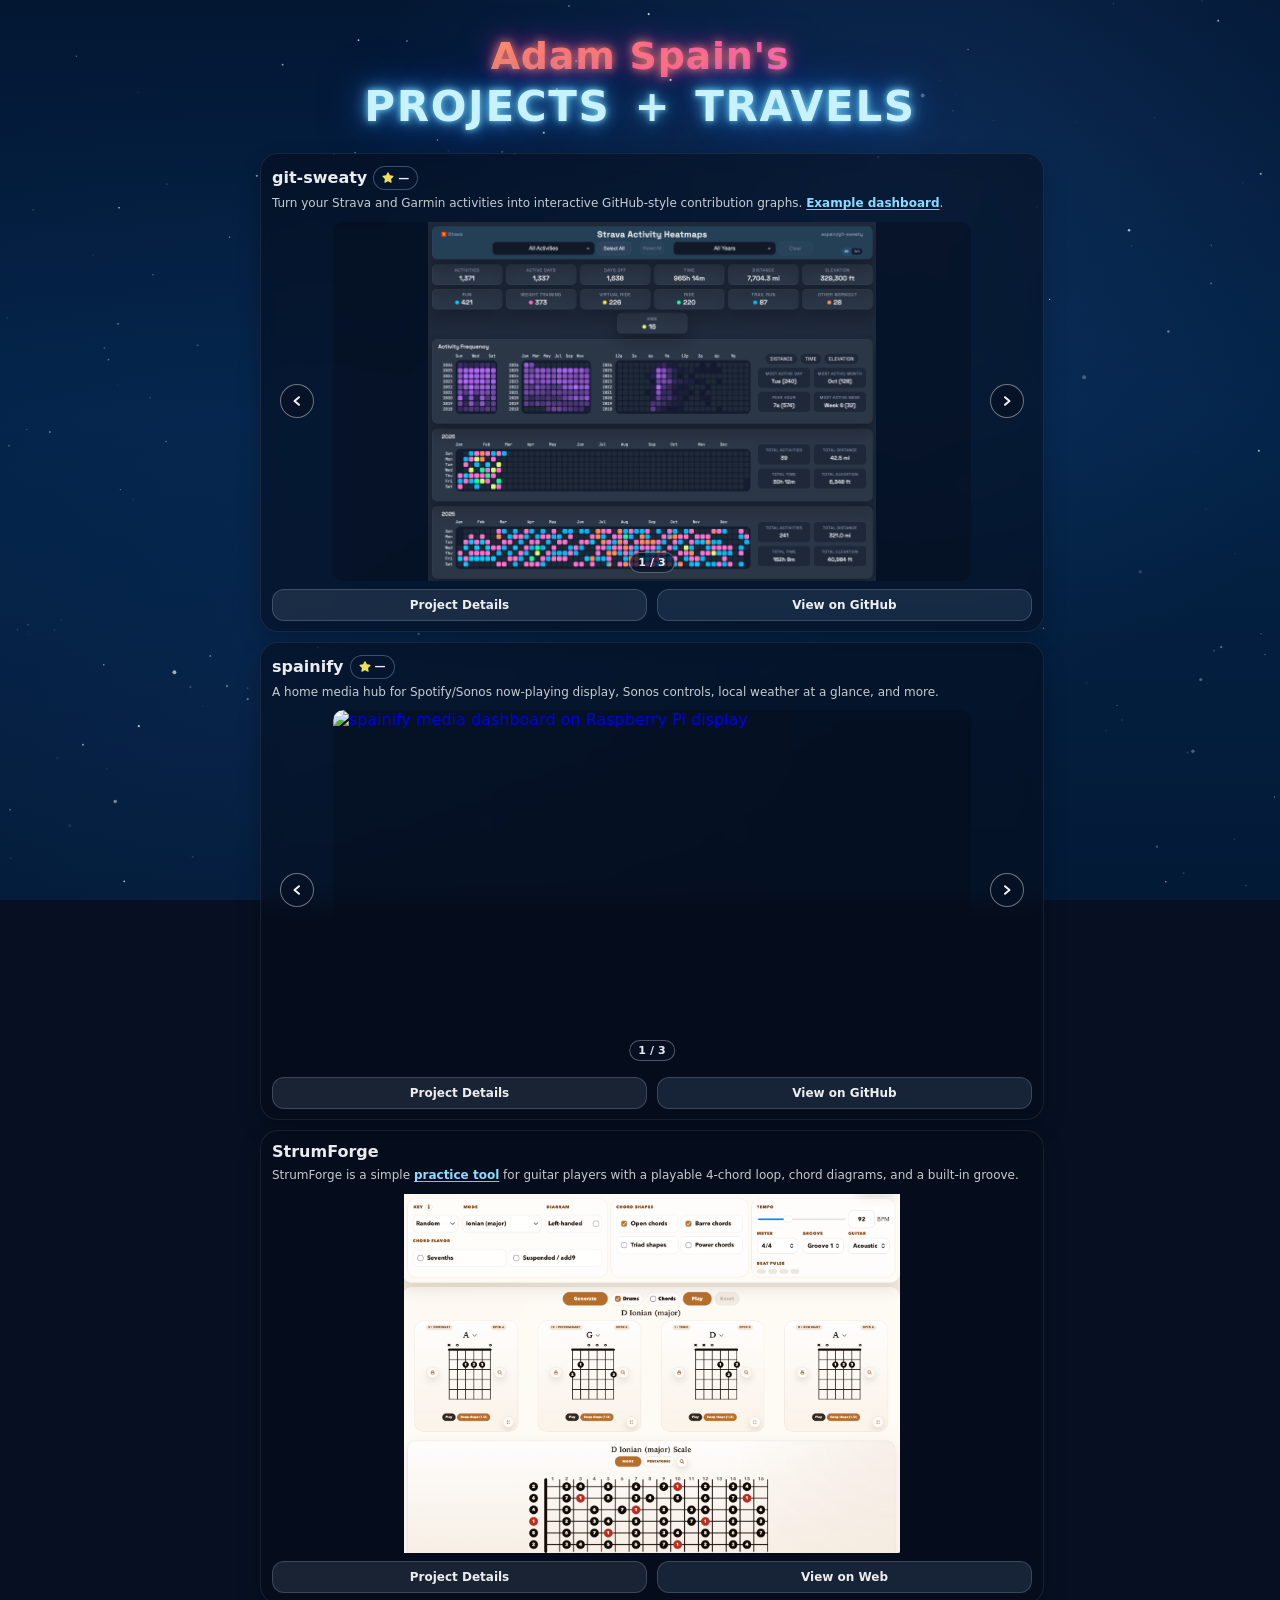
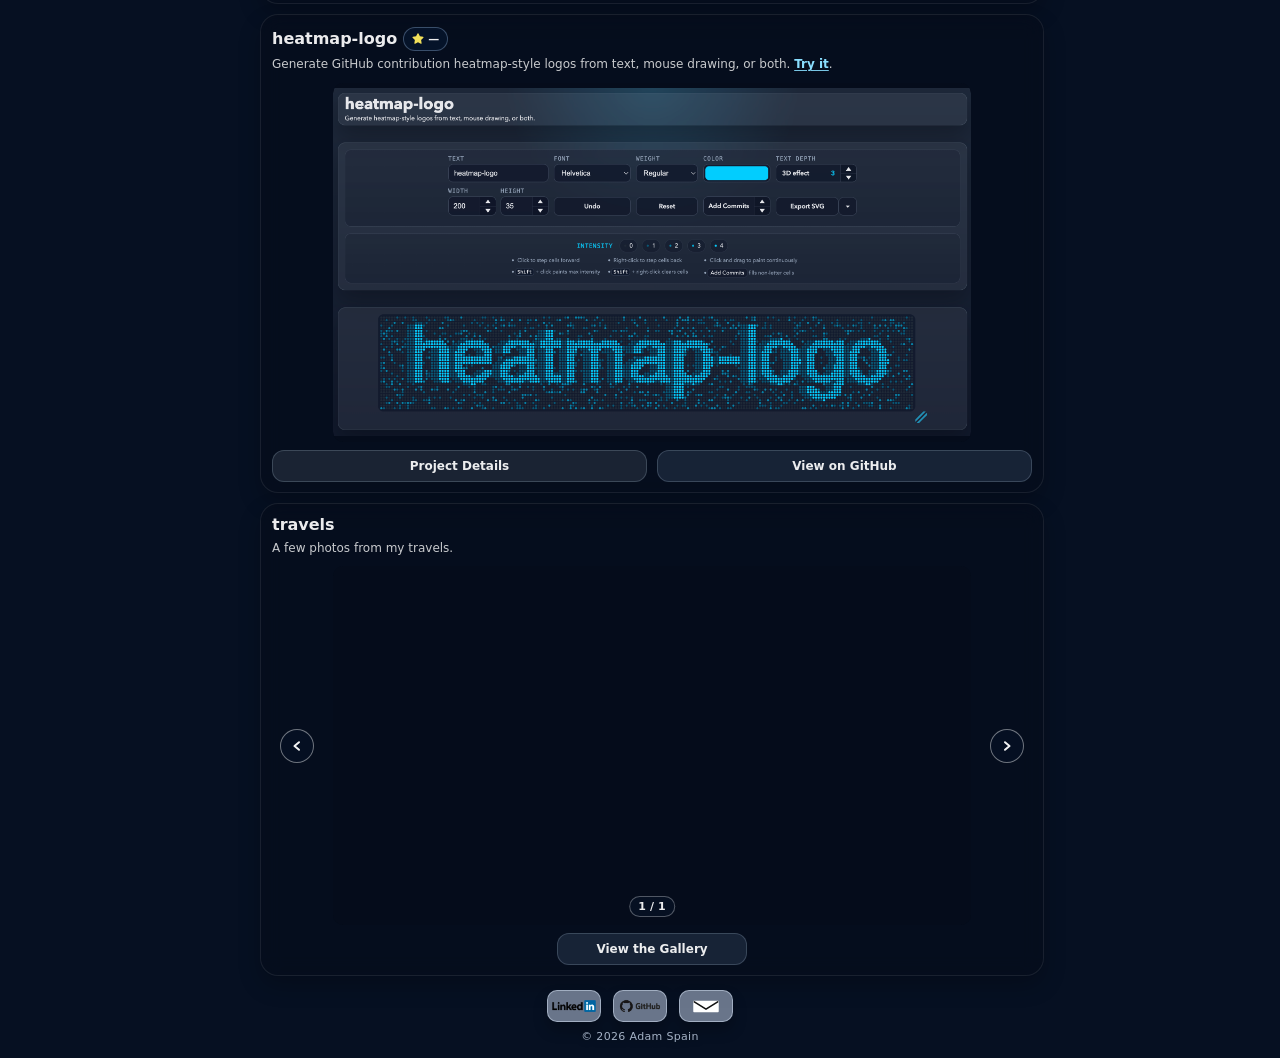
==== commit 2aaabcfc: "redirect StrumForge to strumforge.com" ====
--- a/public/index.html
+++ b/public/index.html
@@ -193,18 +193,8 @@
       <article class="card">
         <h2 class="project-heading">
           <a class="title-link" href="/projects/strumforge/">StrumForge</a>
-          <span
-            class="repo-stars"
-            data-repo="aspain/strumforge"
-            aria-label="StrumForge repository star count"
-          >
-            <svg class="repo-star-icon" viewBox="0 0 16 16" aria-hidden="true" focusable="false">
-              <path d="M8 .25a.75.75 0 0 1 .673.418l1.882 3.815 4.21.612a.75.75 0 0 1 .416 1.28l-3.046 2.97.719 4.192a.75.75 0 0 1-1.088.79L8 12.347l-3.766 1.98a.75.75 0 0 1-1.088-.79l.72-4.192L.819 6.375a.75.75 0 0 1 .416-1.28l4.21-.612L7.327.668A.75.75 0 0 1 8 .25Z"/>
-            </svg>
-            <span class="repo-star-count" data-star-count aria-label="Repository star count">—</span>
-          </span>
-        </h2>
-        <p>StrumForge is a simple <a href="/strumforge/">practice tool</a> for guitar players with a playable 4-chord loop, chord diagrams, and a built-in groove.</p>
+        </h2>
+        <p>StrumForge is a simple <a href="https://strumforge.com/" target="_blank" rel="noopener noreferrer">practice tool</a> for guitar players with a playable 4-chord loop, chord diagrams, and a built-in groove.</p>
         <div class="carousel">
           <a class="thumb-link carousel-link" href="images/strumforge-ipad-main-landscape.png?v=20260320-1">
             <img
@@ -218,7 +208,7 @@
         </div>
         <div class="card-actions">
           <a class="btn" href="/projects/strumforge/">Project Details</a>
-          <a class="btn btn-secondary" href="https://adamspain.com/strumforge/" target="_blank" rel="noopener noreferrer">View on Web</a>
+          <a class="btn btn-secondary" href="https://strumforge.com/" target="_blank" rel="noopener noreferrer">View on Web</a>
         </div>
       </article>
 
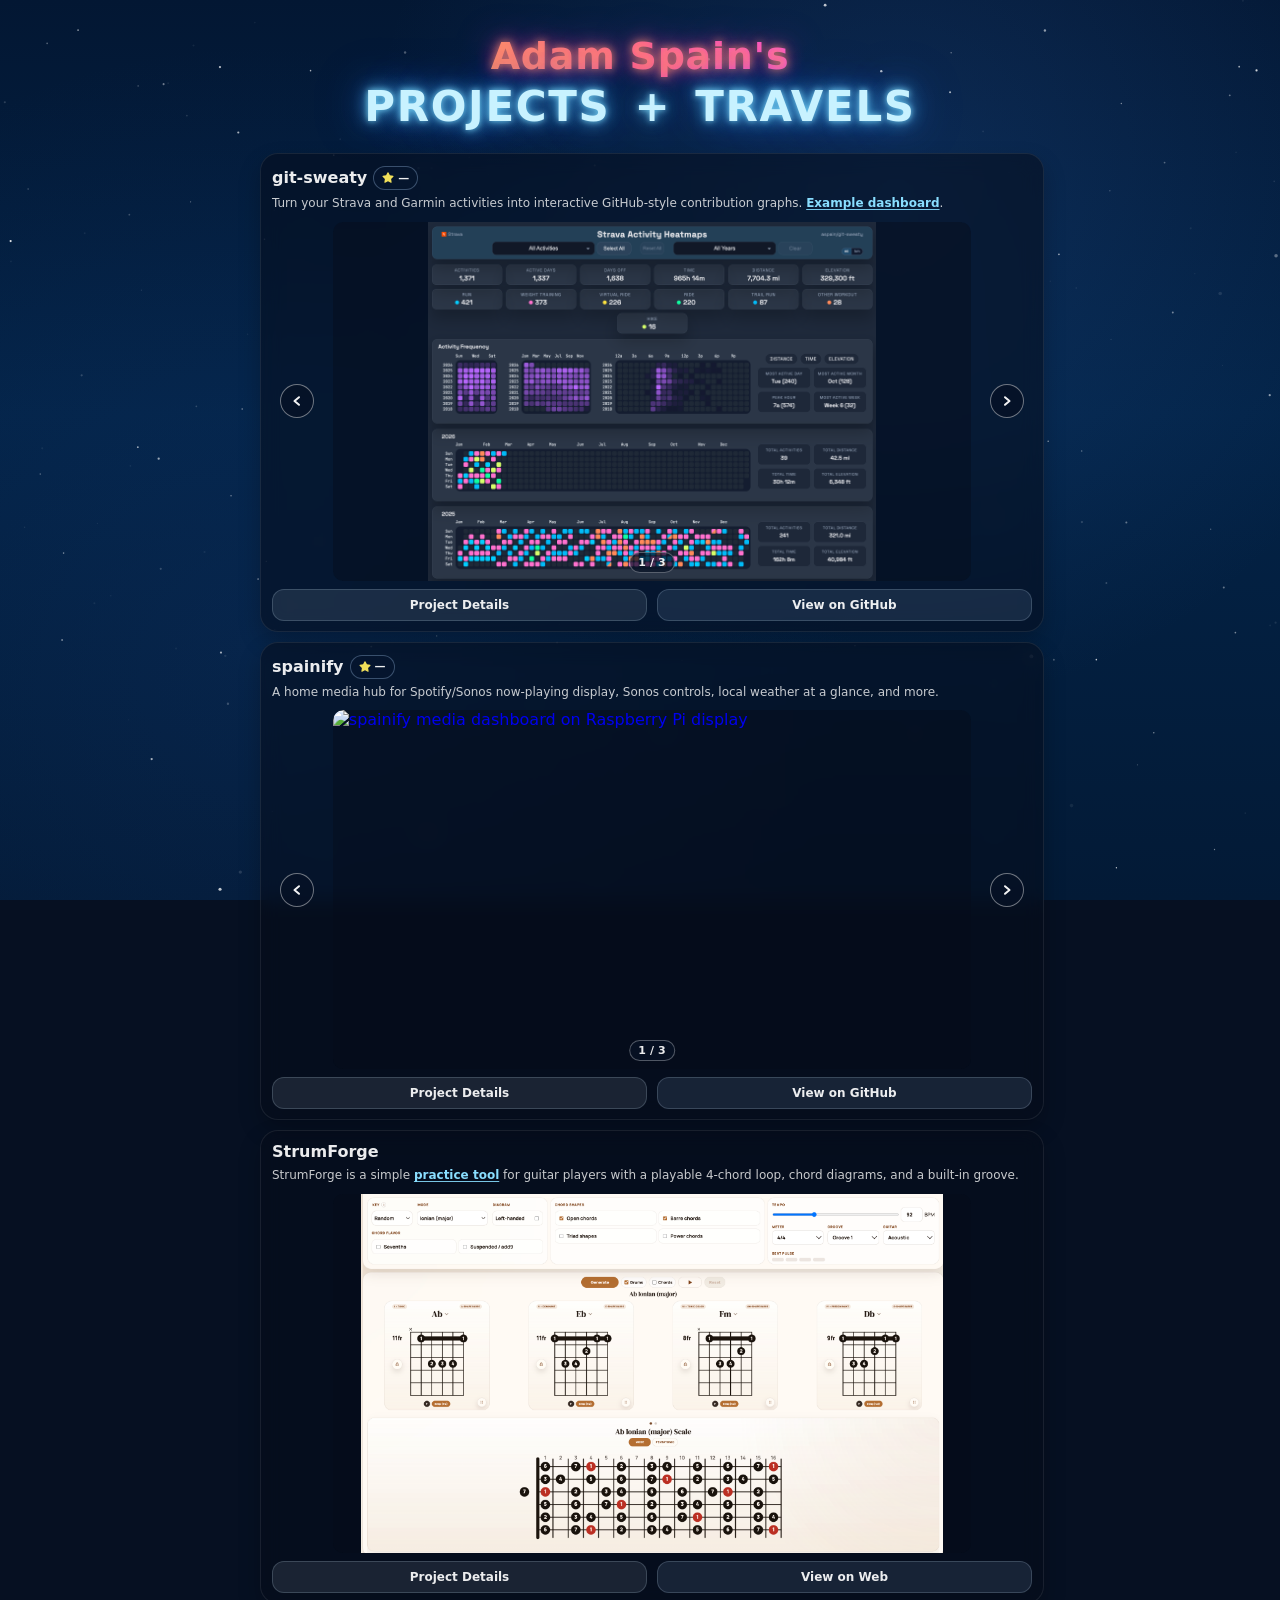
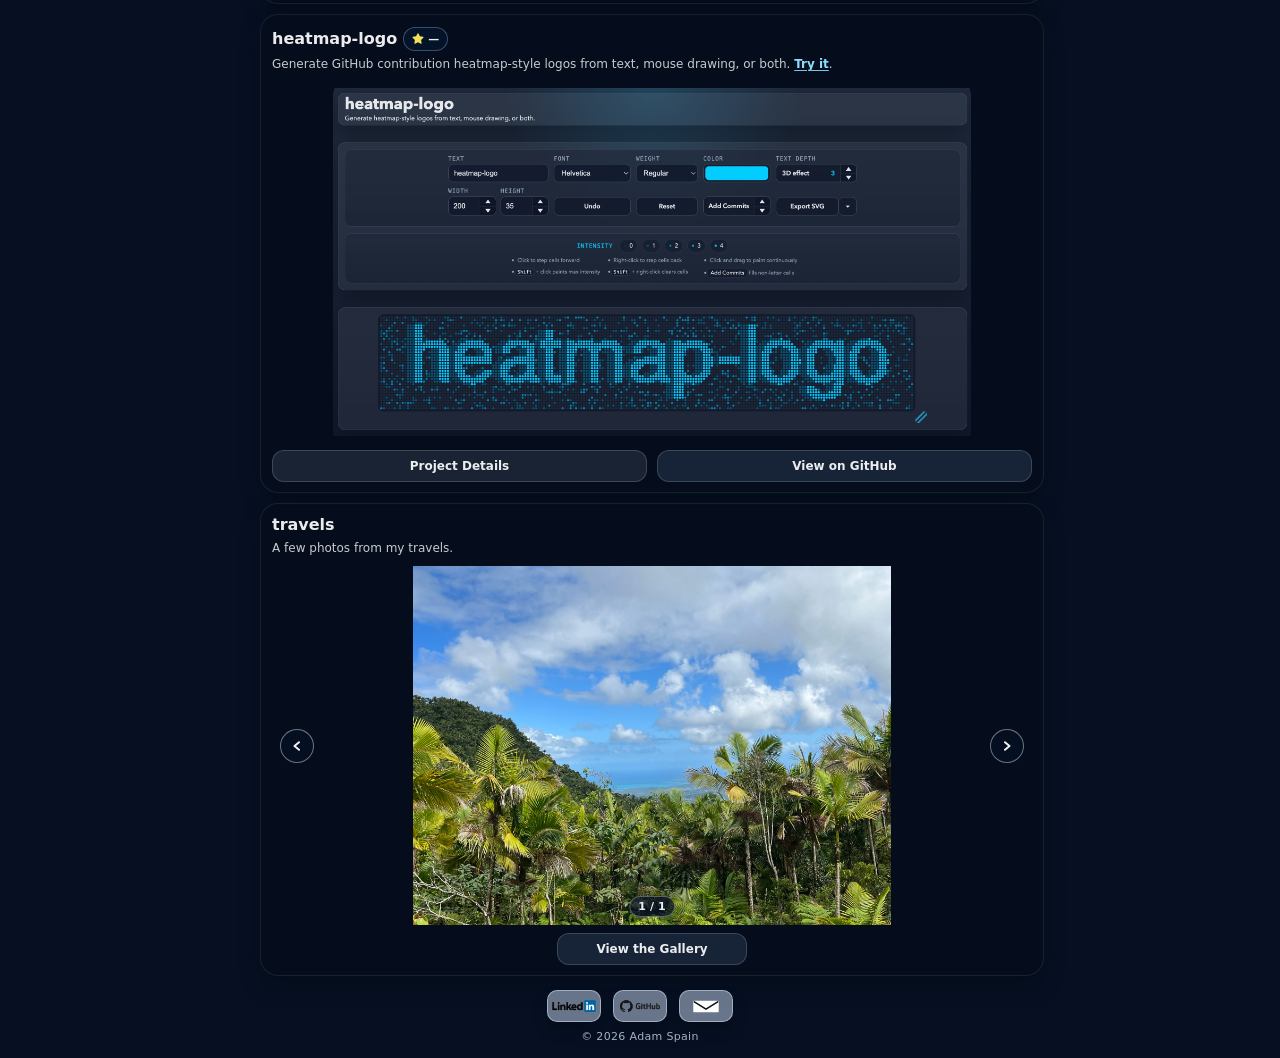
==== commit 29d6dfc8: "Update StrumForge preview image" ====
--- a/public/index.html
+++ b/public/index.html
@@ -196,11 +196,11 @@
         </h2>
         <p>StrumForge is a simple <a href="https://strumforge.com/" target="_blank" rel="noopener noreferrer">practice tool</a> for guitar players with a playable 4-chord loop, chord diagrams, and a built-in groove.</p>
         <div class="carousel">
-          <a class="thumb-link carousel-link" href="images/strumforge-ipad-main-landscape.png?v=20260320-1">
-            <img
-              class="card-thumb carousel-image"
-              src="images/strumforge-ipad-main-landscape.png?v=20260320-1"
-              alt="StrumForge iPad app showing a guitar chord progression with chord diagrams and practice controls"
+          <a class="thumb-link carousel-link" href="images/strumforge-preview.png?v=20260324-1">
+            <img
+              class="card-thumb carousel-image"
+              src="images/strumforge-preview.png?v=20260324-1"
+              alt="StrumForge preview showing chord progression cards, practice controls, and a scale diagram"
               loading="lazy"
               decoding="async"
             />
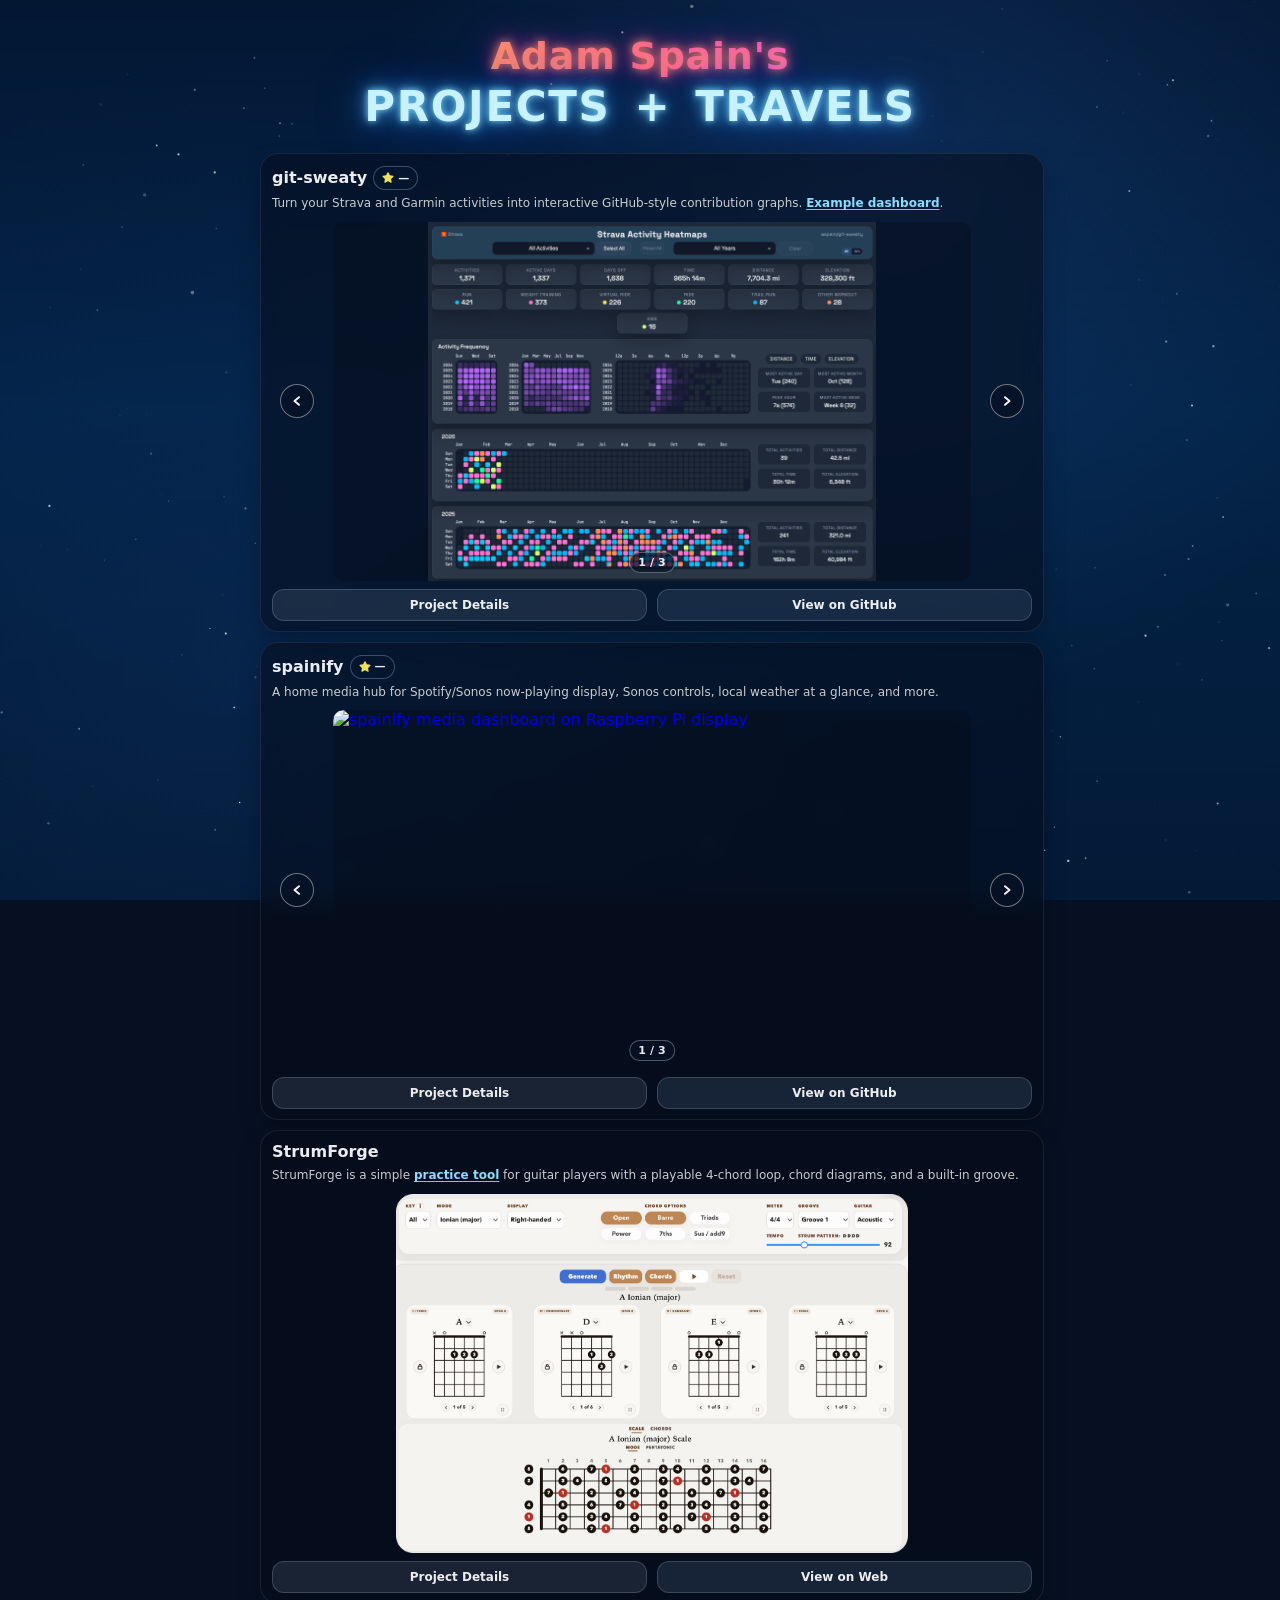
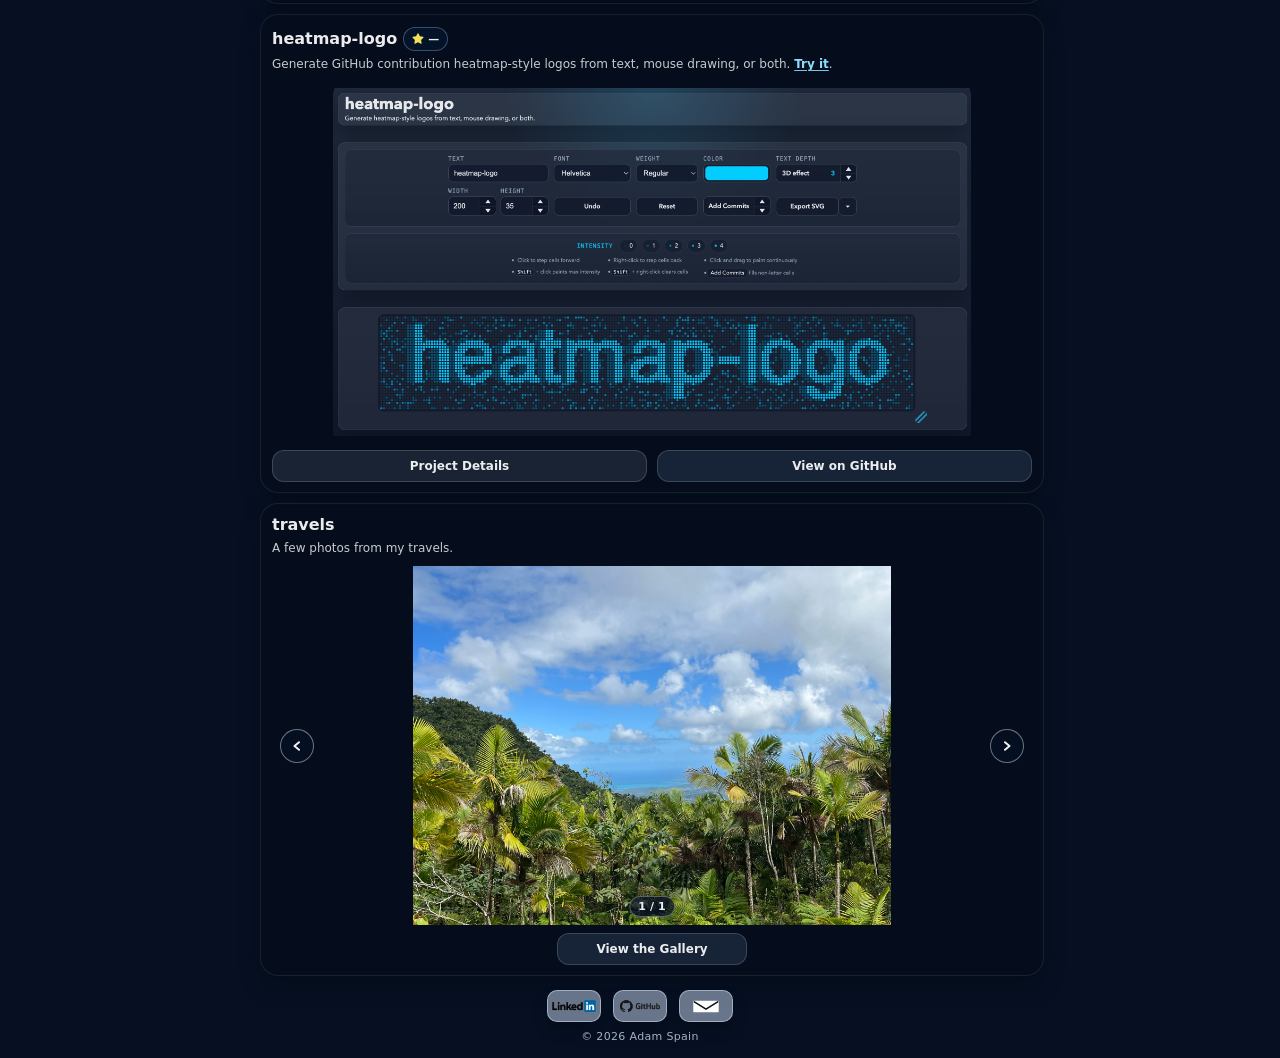
==== commit b63edd86: "Update StrumForge preview image" ====
--- a/public/index.html
+++ b/public/index.html
@@ -196,10 +196,10 @@
         </h2>
         <p>StrumForge is a simple <a href="https://strumforge.com/" target="_blank" rel="noopener noreferrer">practice tool</a> for guitar players with a playable 4-chord loop, chord diagrams, and a built-in groove.</p>
         <div class="carousel">
-          <a class="thumb-link carousel-link" href="images/strumforge-preview.png?v=20260324-1">
-            <img
-              class="card-thumb carousel-image"
-              src="images/strumforge-preview.png?v=20260324-1"
+          <a class="thumb-link carousel-link" href="images/strumforge-preview.png?v=20260424-1">
+            <img
+              class="card-thumb carousel-image"
+              src="images/strumforge-preview.png?v=20260424-1"
               alt="StrumForge preview showing chord progression cards, practice controls, and a scale diagram"
               loading="lazy"
               decoding="async"
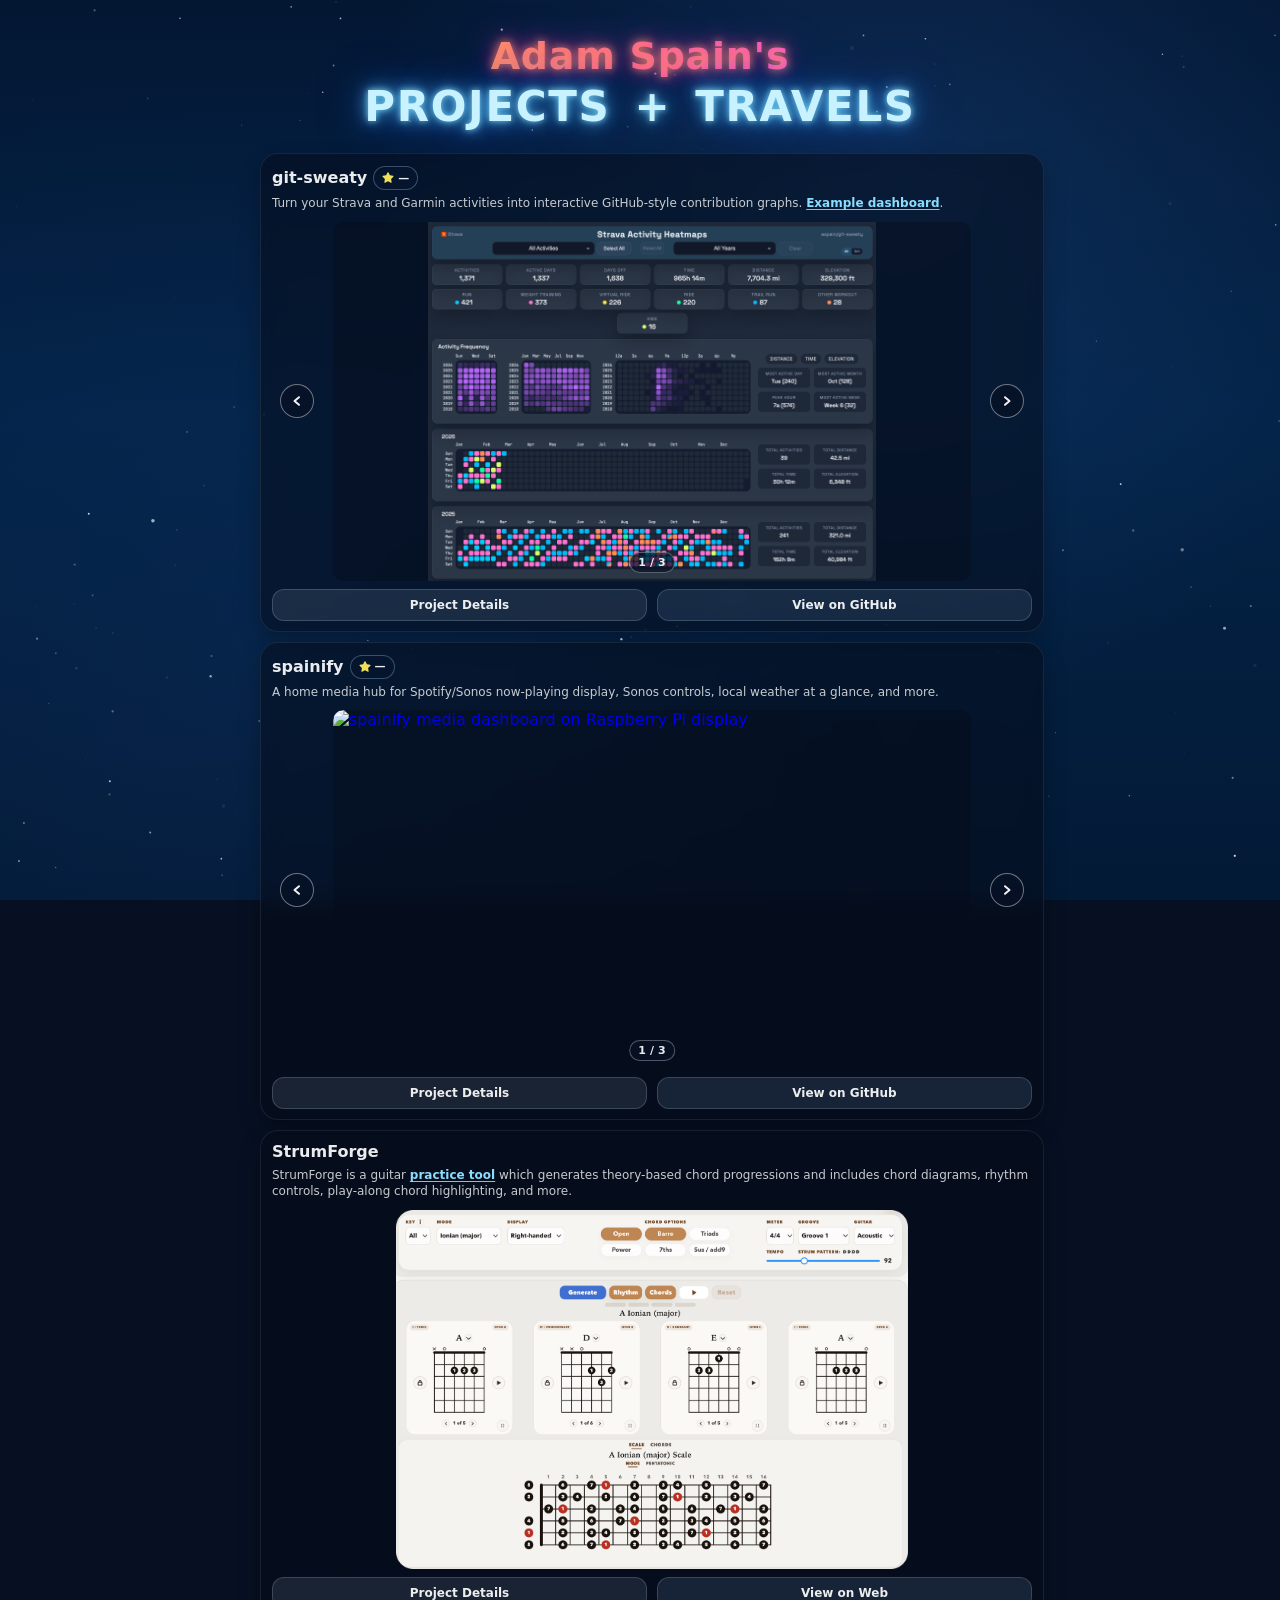
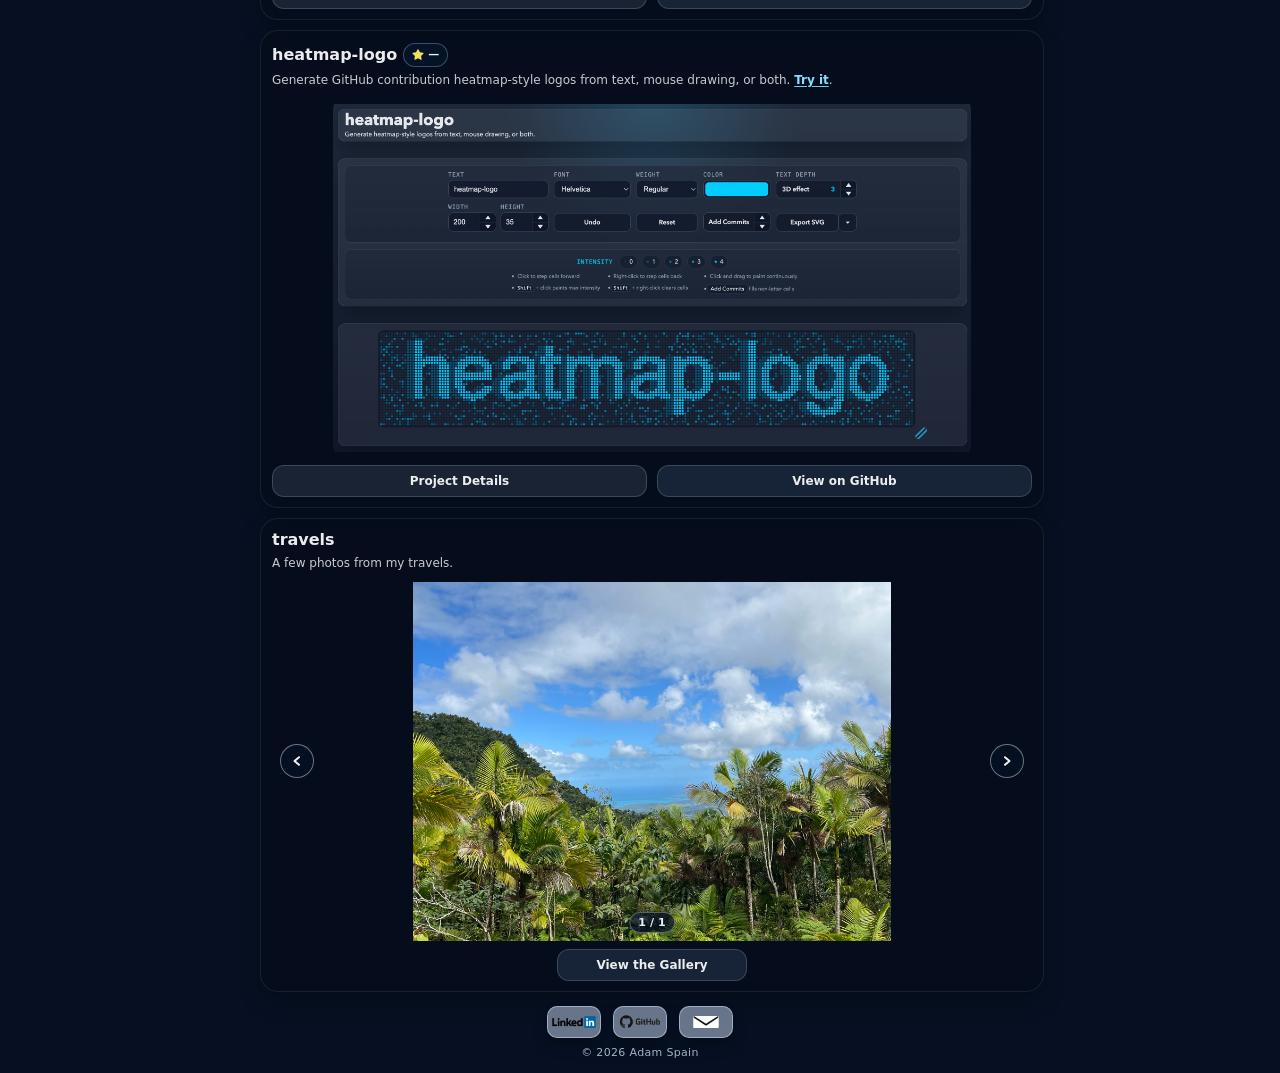
==== commit 8987a3e5: "Update StrumForge copy and store badges" ====
--- a/public/index.html
+++ b/public/index.html
@@ -194,7 +194,7 @@
         <h2 class="project-heading">
           <a class="title-link" href="/projects/strumforge/">StrumForge</a>
         </h2>
-        <p>StrumForge is a simple <a href="https://strumforge.com/" target="_blank" rel="noopener noreferrer">practice tool</a> for guitar players with a playable 4-chord loop, chord diagrams, and a built-in groove.</p>
+        <p>StrumForge is a guitar <a href="https://strumforge.com/" target="_blank" rel="noopener noreferrer">practice tool</a> which generates theory-based chord progressions and includes chord diagrams, rhythm controls, play-along chord highlighting, and more.</p>
         <div class="carousel">
           <a class="thumb-link carousel-link" href="images/strumforge-preview.png?v=20260424-1">
             <img
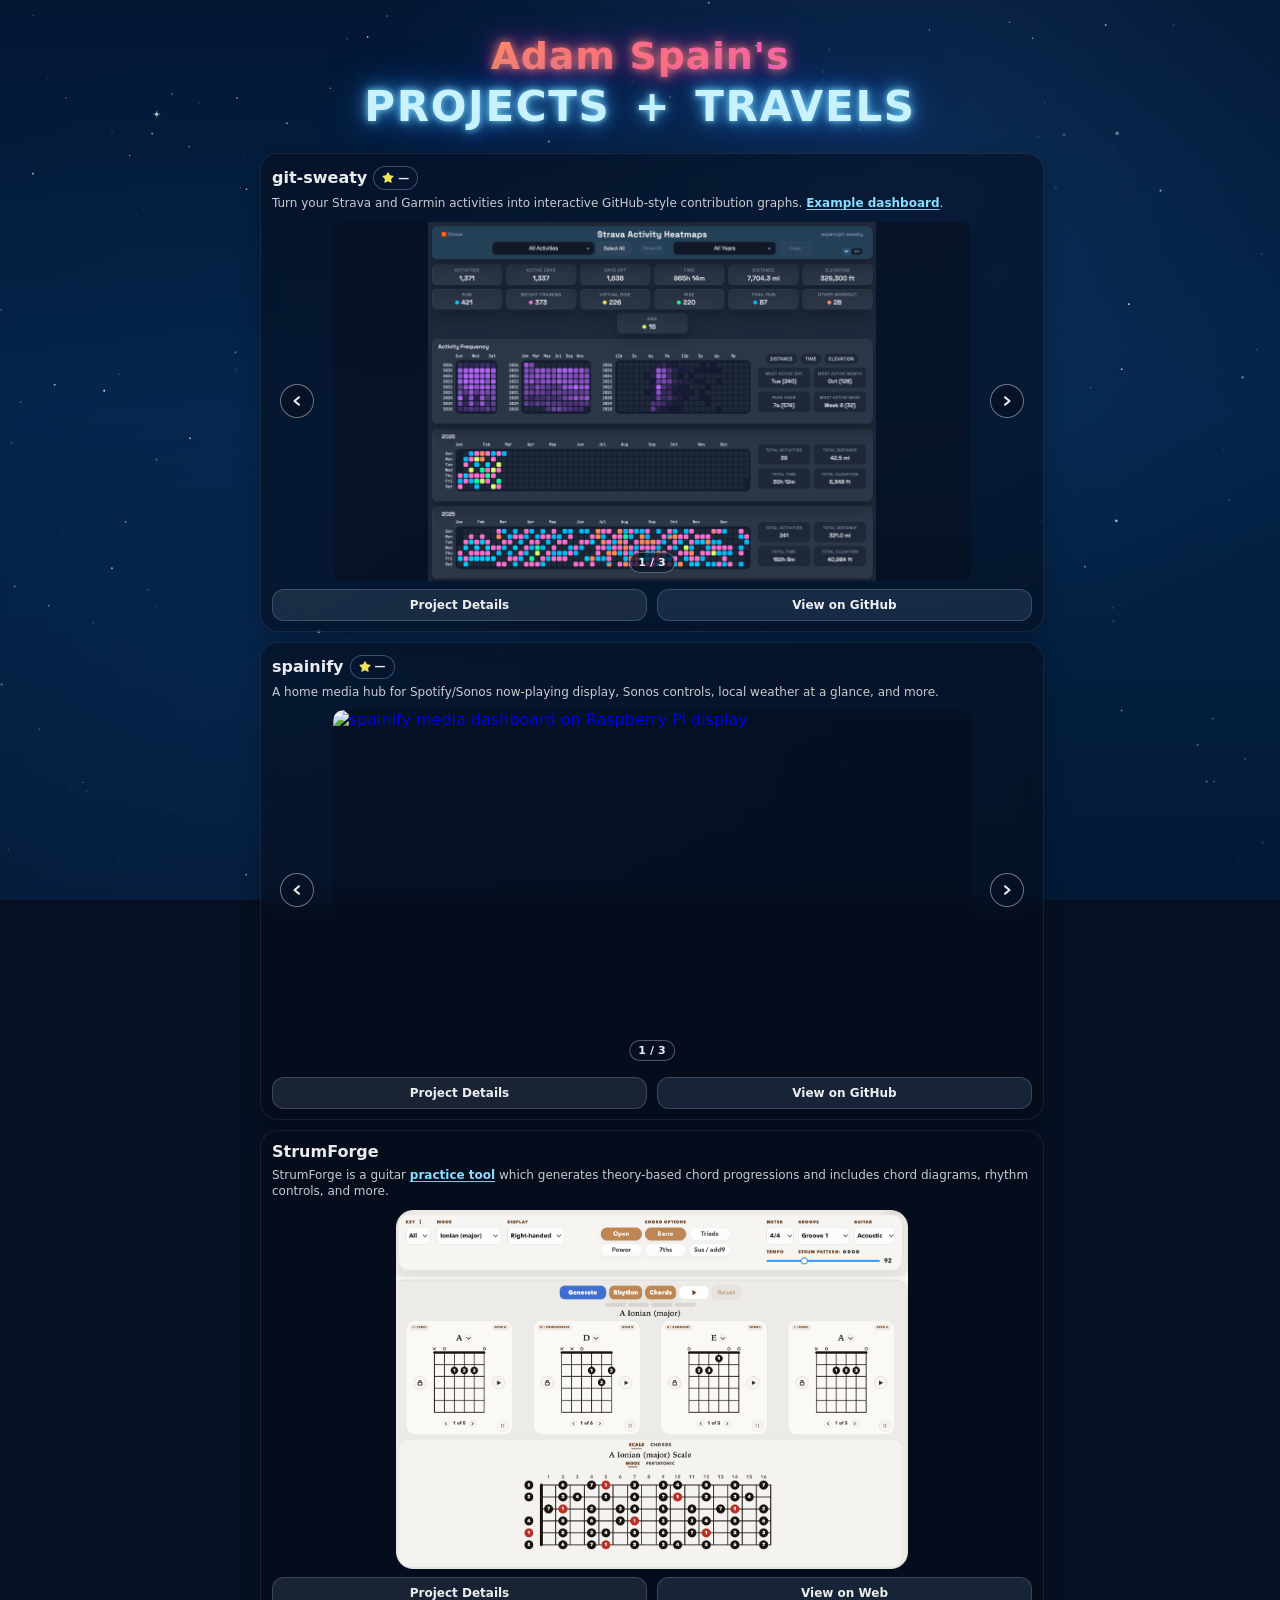
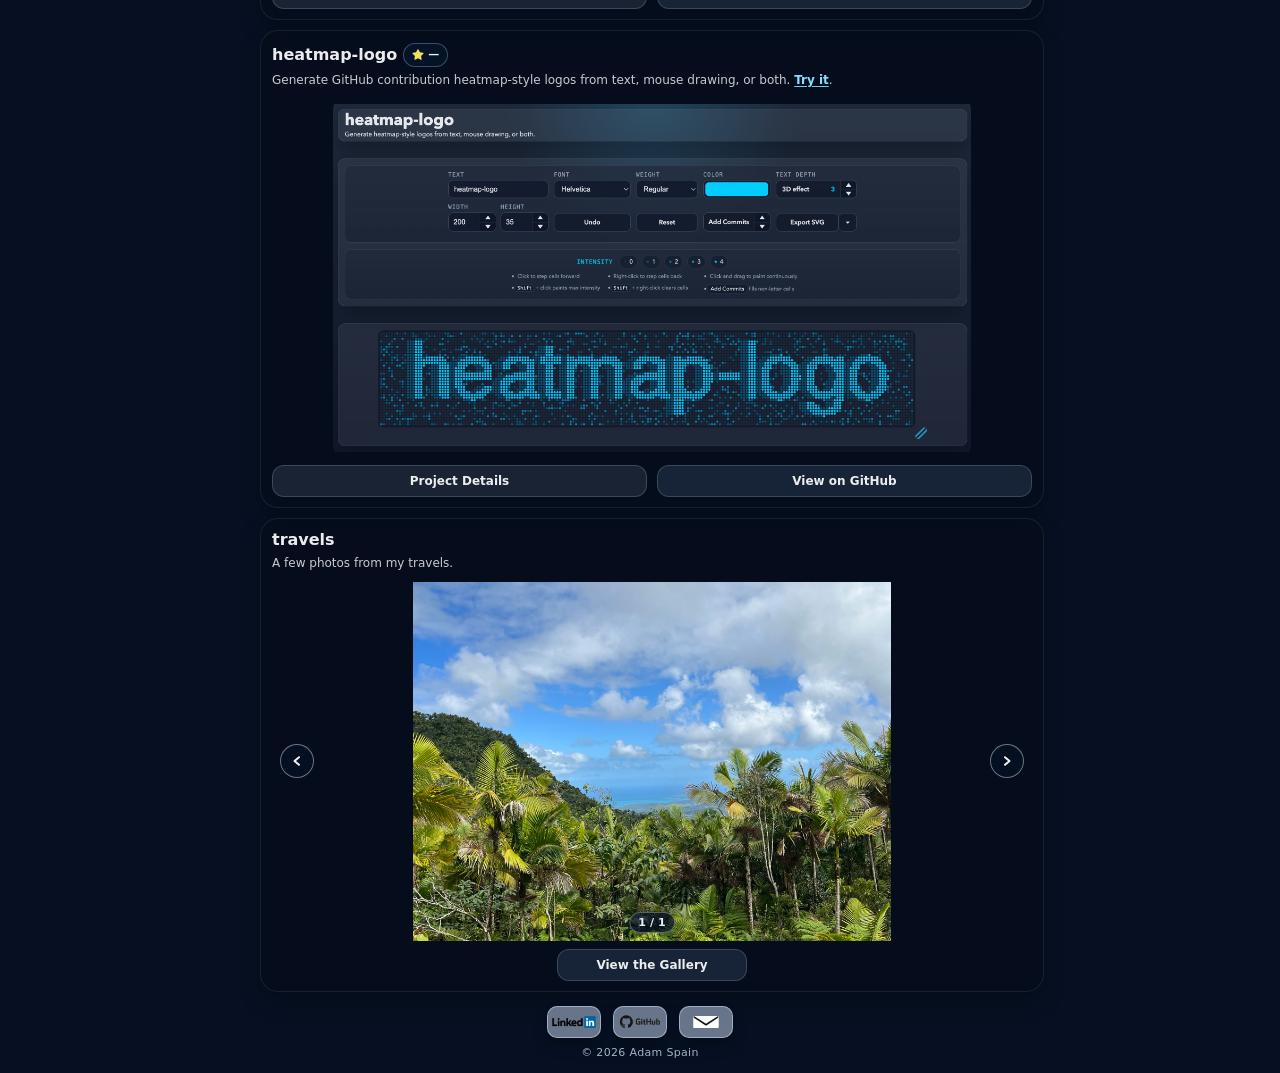
==== commit d4363fae: "Shorten StrumForge homepage description" ====
--- a/public/index.html
+++ b/public/index.html
@@ -194,7 +194,7 @@
         <h2 class="project-heading">
           <a class="title-link" href="/projects/strumforge/">StrumForge</a>
         </h2>
-        <p>StrumForge is a guitar <a href="https://strumforge.com/" target="_blank" rel="noopener noreferrer">practice tool</a> which generates theory-based chord progressions and includes chord diagrams, rhythm controls, play-along chord highlighting, and more.</p>
+        <p>StrumForge is a guitar <a href="https://strumforge.com/" target="_blank" rel="noopener noreferrer">practice tool</a> which generates theory-based chord progressions and includes chord diagrams, rhythm controls, and more.</p>
         <div class="carousel">
           <a class="thumb-link carousel-link" href="images/strumforge-preview.png?v=20260424-1">
             <img
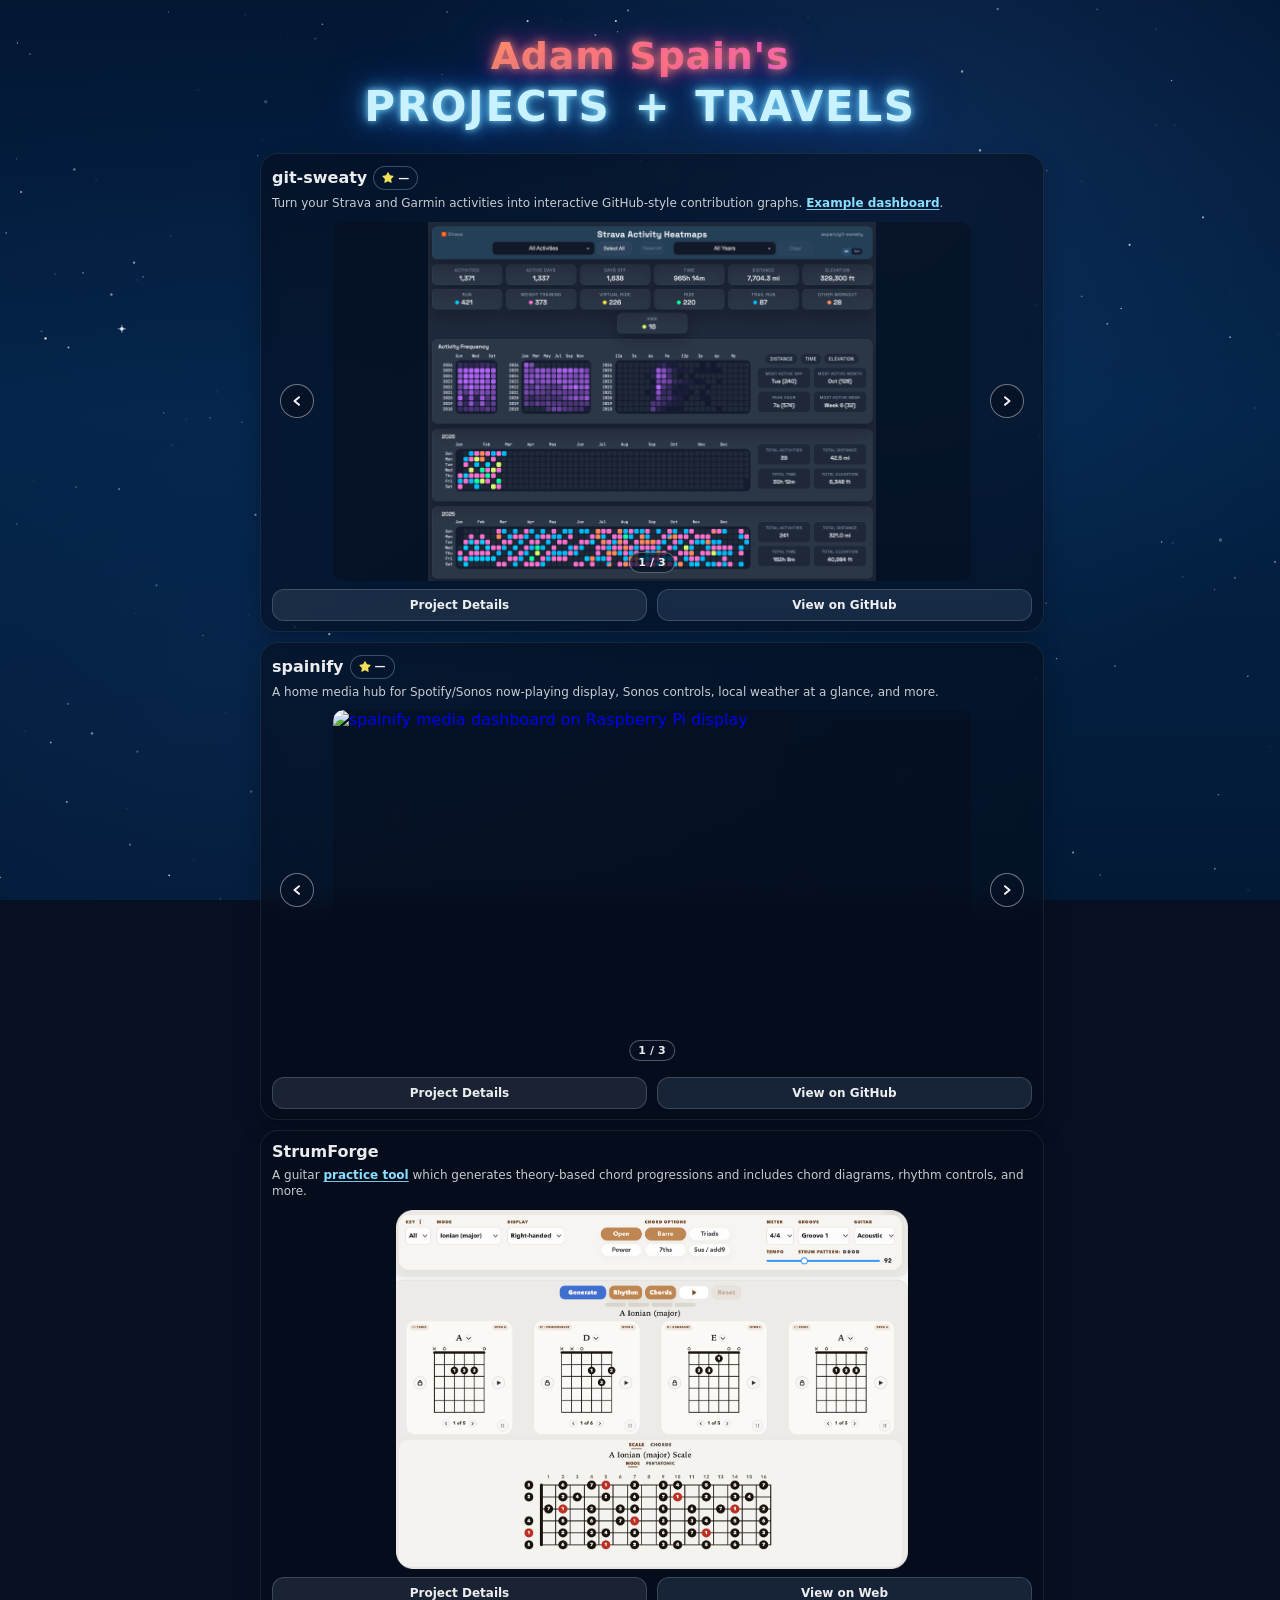
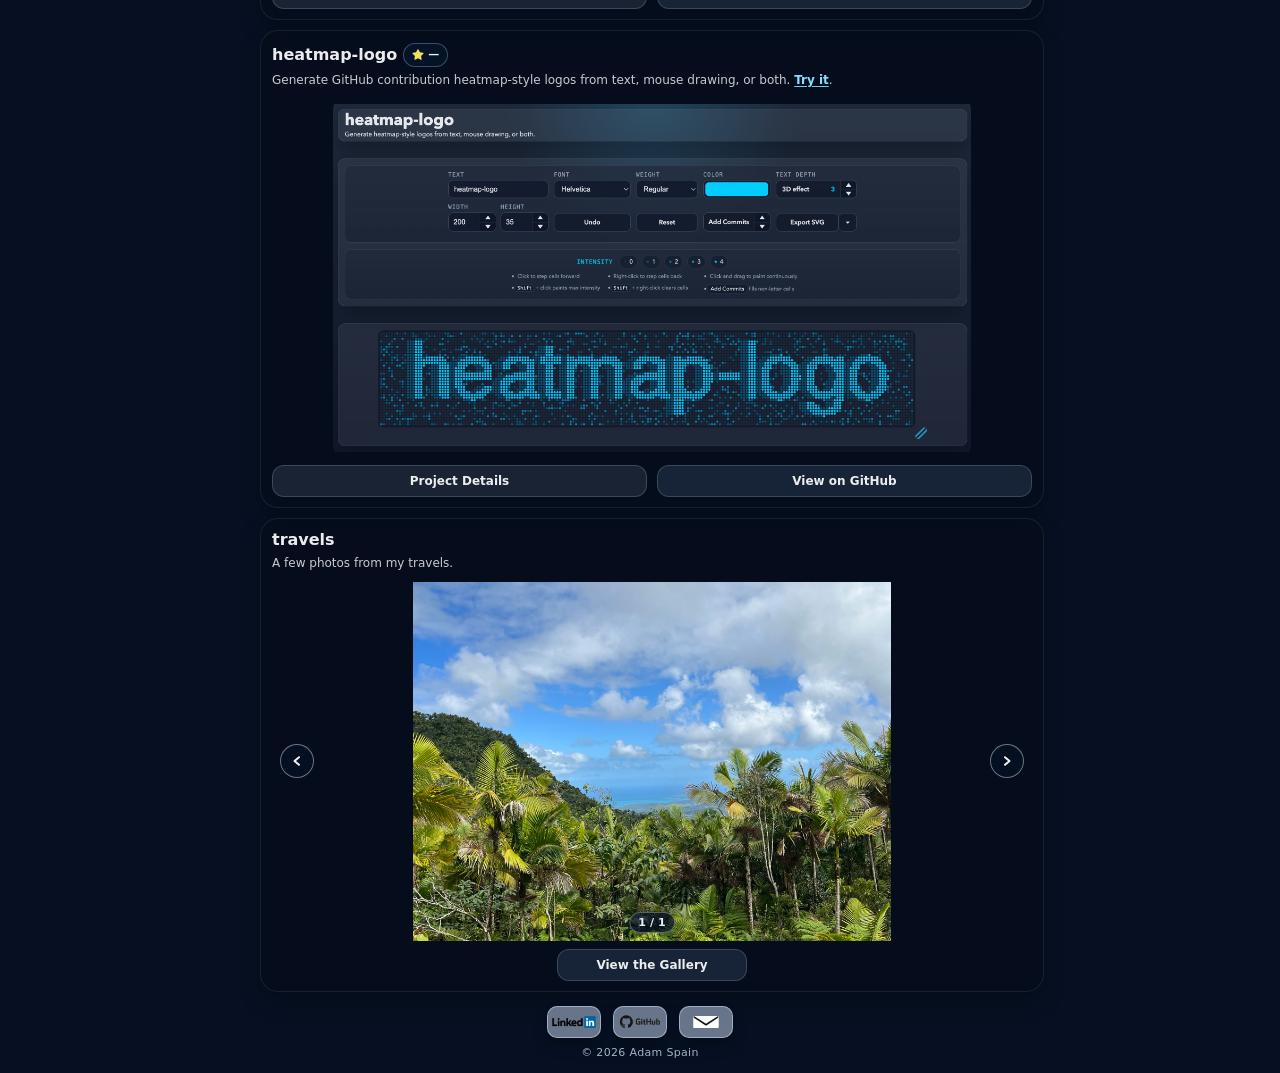
==== commit b7507633: "Update StrumForge homepage blurb" ====
--- a/public/index.html
+++ b/public/index.html
@@ -194,7 +194,7 @@
         <h2 class="project-heading">
           <a class="title-link" href="/projects/strumforge/">StrumForge</a>
         </h2>
-        <p>StrumForge is a guitar <a href="https://strumforge.com/" target="_blank" rel="noopener noreferrer">practice tool</a> which generates theory-based chord progressions and includes chord diagrams, rhythm controls, and more.</p>
+        <p>A guitar <a href="https://strumforge.com/" target="_blank" rel="noopener noreferrer">practice tool</a> which generates theory-based chord progressions and includes chord diagrams, rhythm controls, and more.</p>
         <div class="carousel">
           <a class="thumb-link carousel-link" href="images/strumforge-preview.png?v=20260424-1">
             <img
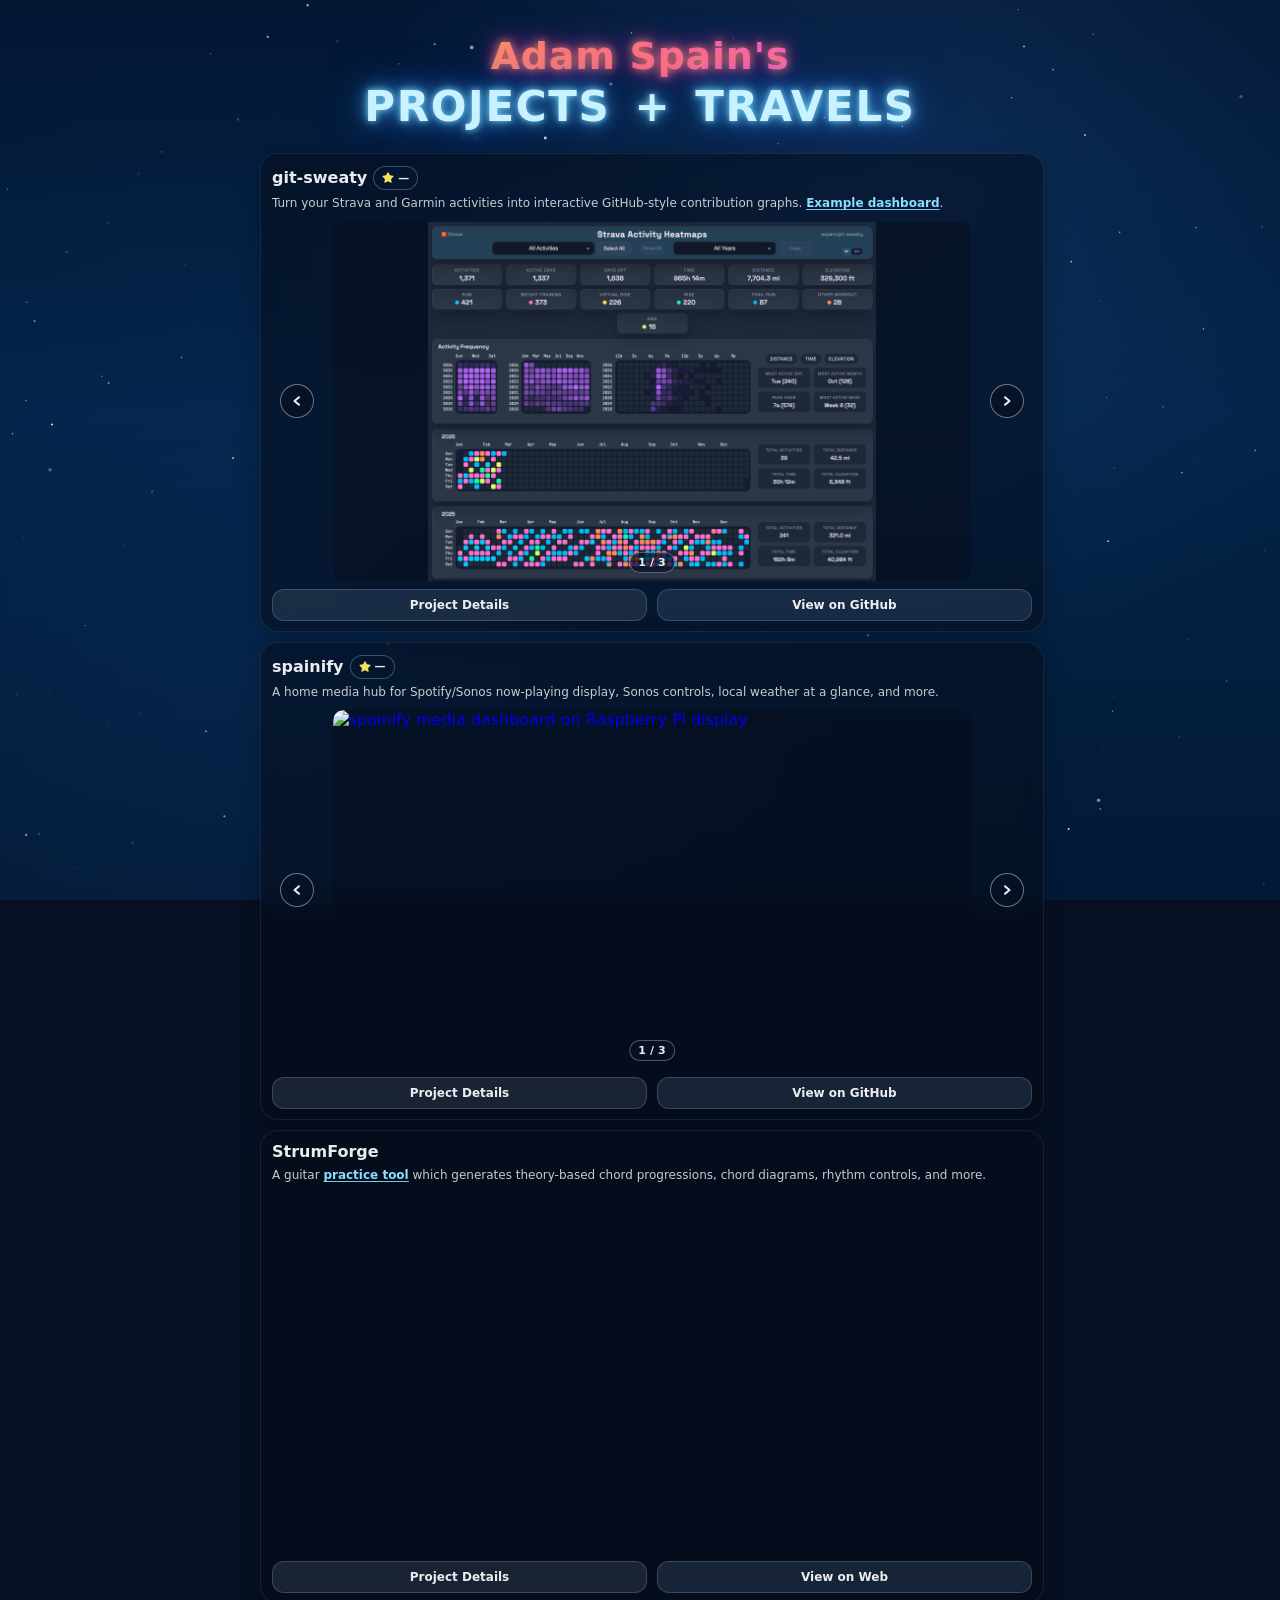
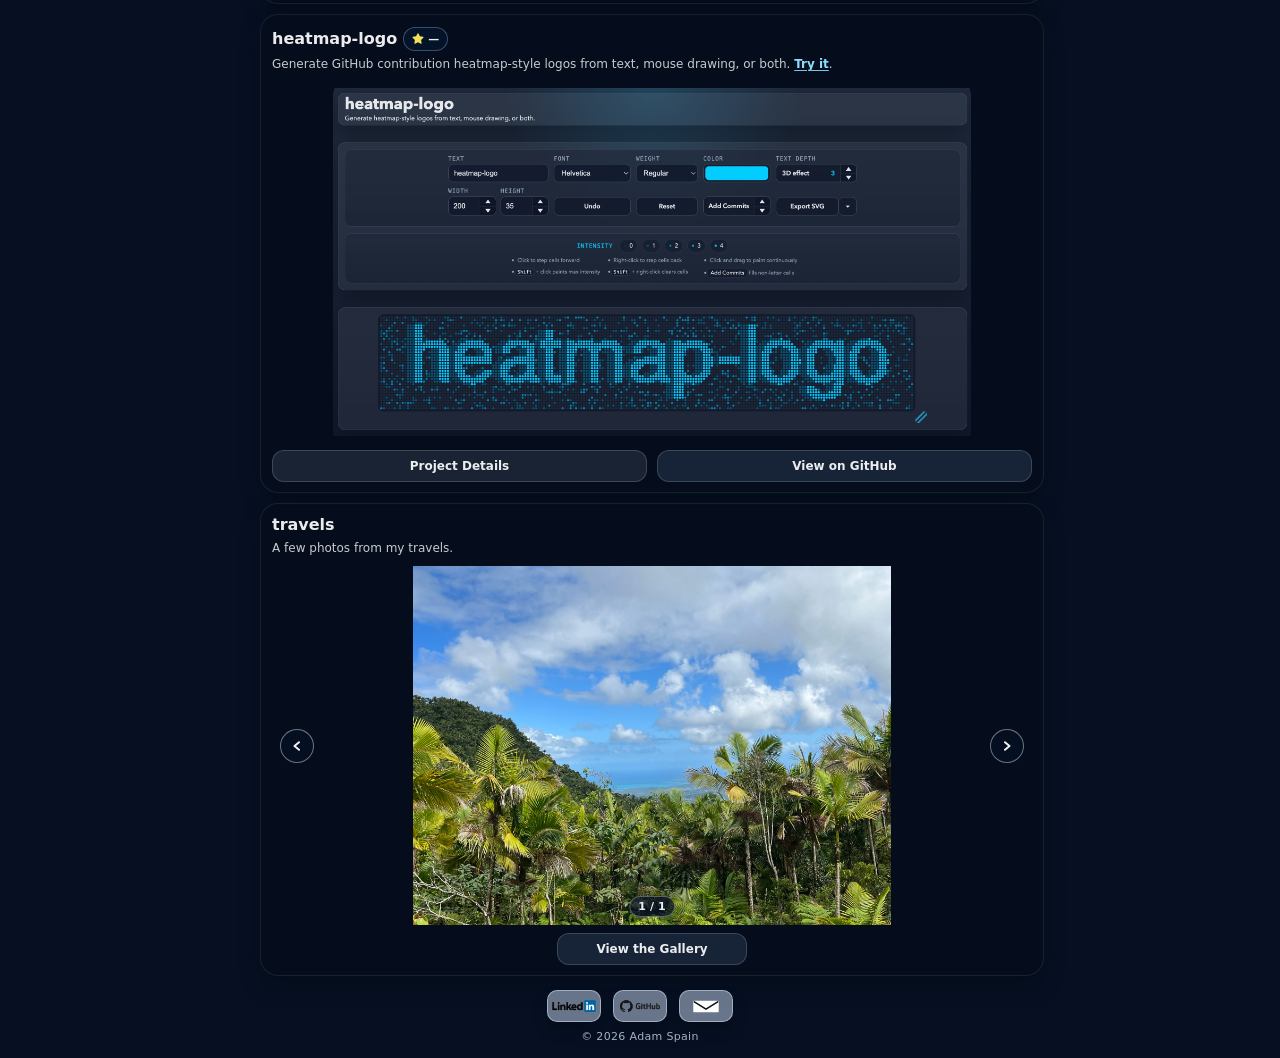
==== commit 738fdeae: "Refine StrumForge homepage blurb" ====
--- a/public/index.html
+++ b/public/index.html
@@ -194,7 +194,7 @@
         <h2 class="project-heading">
           <a class="title-link" href="/projects/strumforge/">StrumForge</a>
         </h2>
-        <p>A guitar <a href="https://strumforge.com/" target="_blank" rel="noopener noreferrer">practice tool</a> which generates theory-based chord progressions and includes chord diagrams, rhythm controls, and more.</p>
+        <p>A guitar <a href="https://strumforge.com/" target="_blank" rel="noopener noreferrer">practice tool</a> which generates theory-based chord progressions, chord diagrams, rhythm controls, and more.</p>
         <div class="carousel">
           <a class="thumb-link carousel-link" href="images/strumforge-preview.png?v=20260424-1">
             <img
